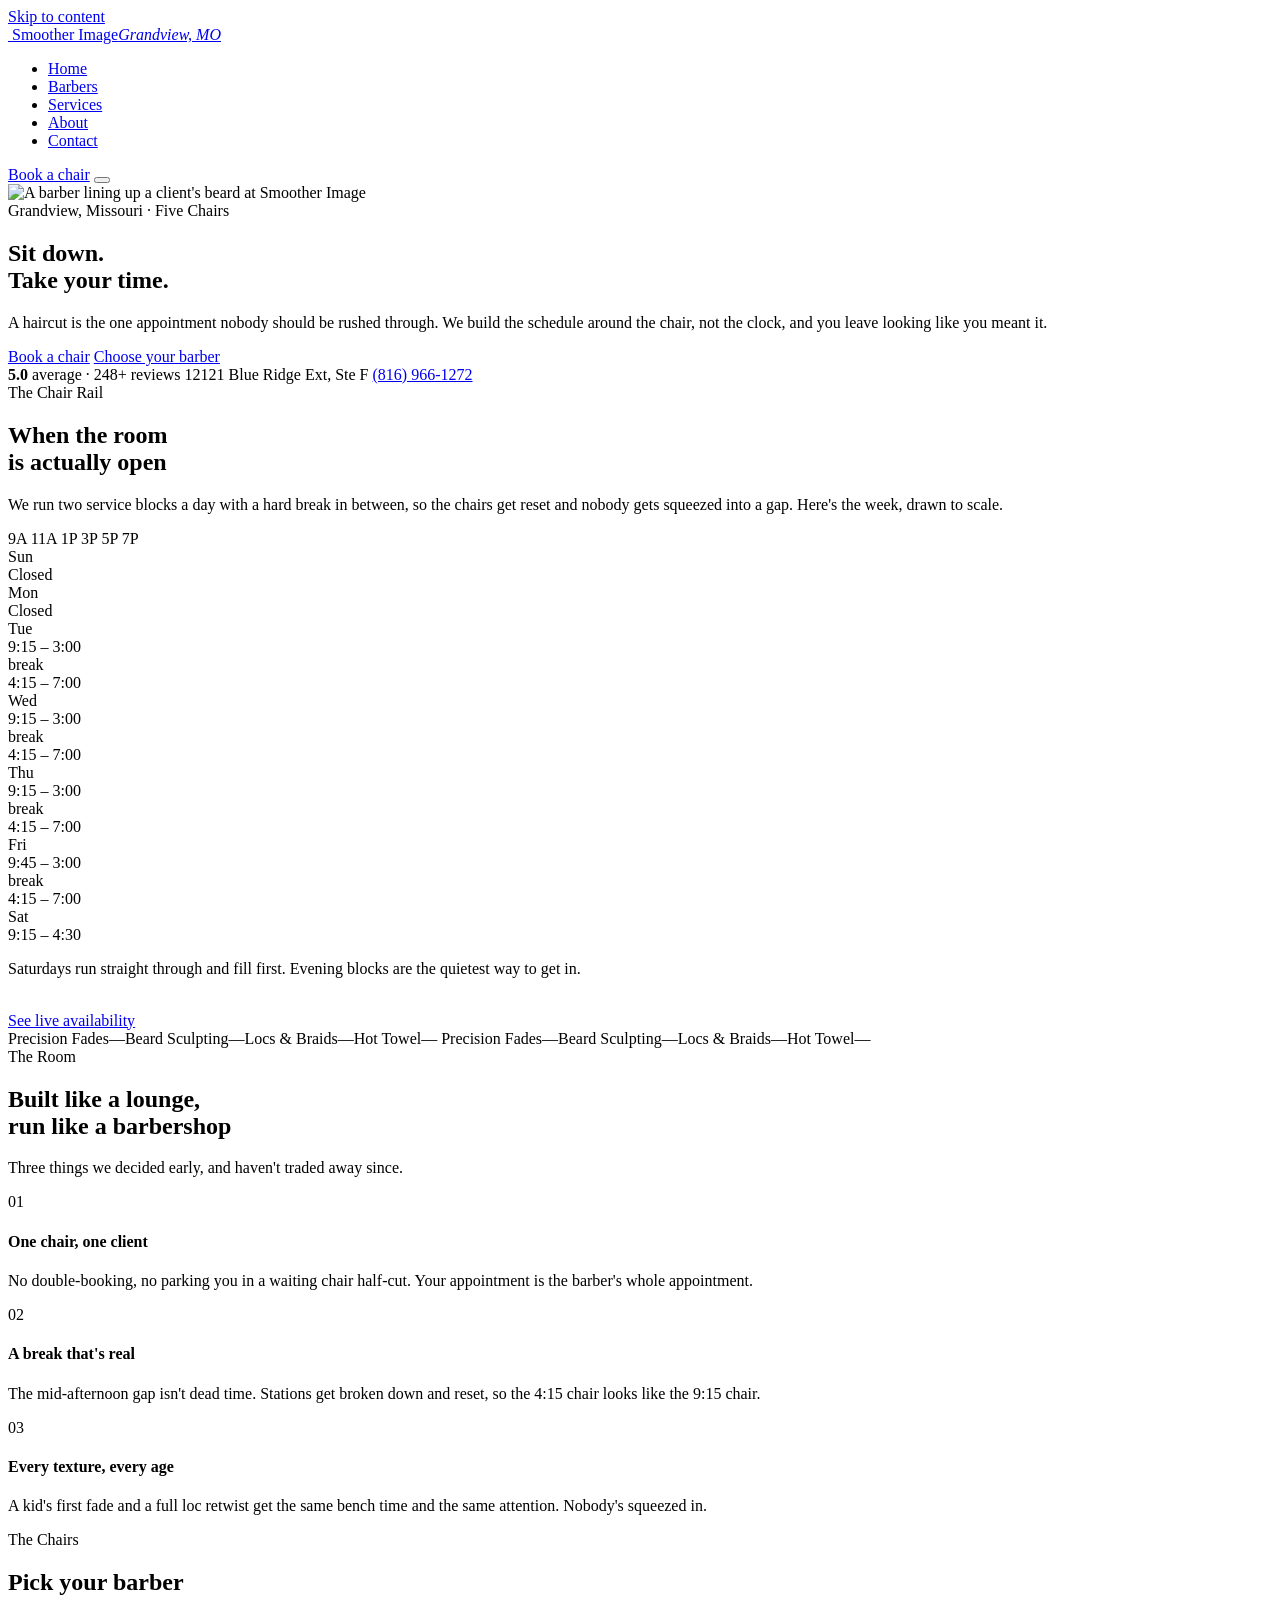
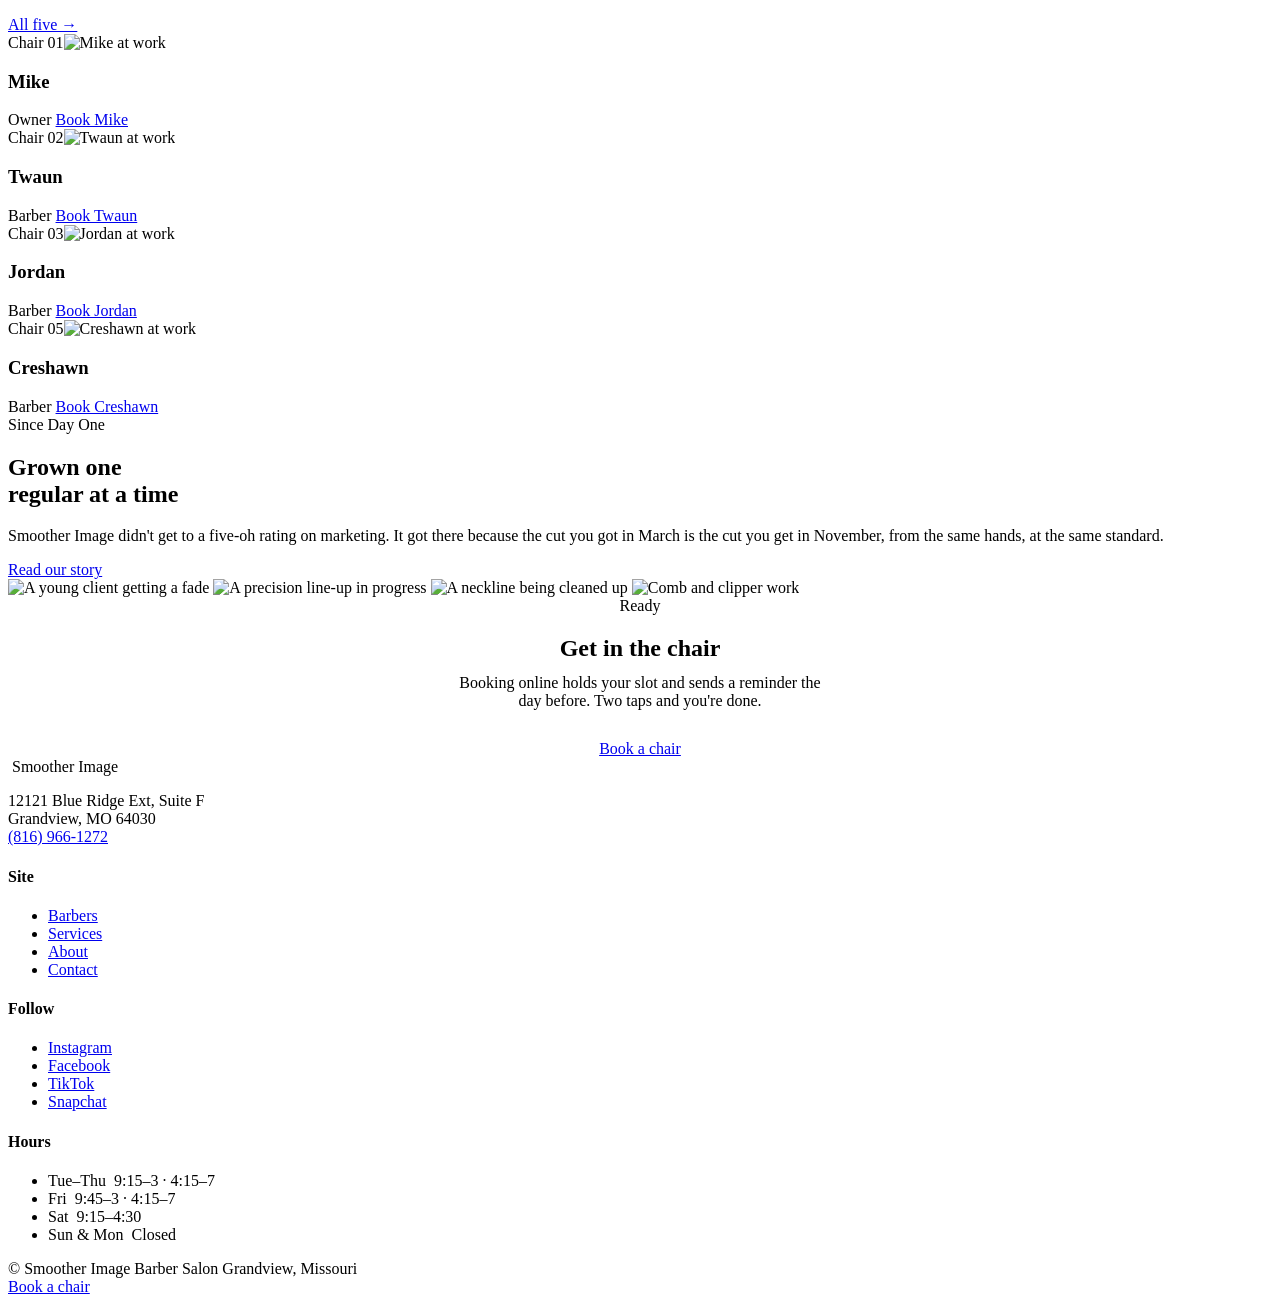
==== index.html @ 633aa793 "Add files via upload" ====
<!DOCTYPE html>
<html lang="en">
<head>
<meta charset="UTF-8">
<meta name="viewport" content="width=device-width, initial-scale=1">
<title>Smoother Image Barber Salon | Grandview, MO</title>
<meta name="description" content="A grooming lounge in Grandview, MO. Five chairs, precision cuts, and a room built to be unhurried. Book with Mike, Twaun, Jordan, Shenique, or Creshawn.">
<meta name="theme-color" content="#0A0A0B">
<link rel="canonical" href="https://example.github.io/smoother-image/">
<meta property="og:title" content="Smoother Image Barber Salon">
<meta property="og:description" content="A grooming lounge in Grandview, MO. Five chairs. No rushed cuts.">
<meta property="og:type" content="website">
<meta property="og:image" content="assets/img/shop-2.jpg">
<link rel="icon" type="image/png" sizes="32x32" href="assets/img/favicon-32.png">
<link rel="icon" type="image/png" sizes="16x16" href="assets/img/favicon-16.png">
<link rel="apple-touch-icon" href="assets/img/apple-touch-icon.png">
<link rel="manifest" href="site.webmanifest">
<link rel="preconnect" href="https://fonts.googleapis.com">
<link rel="preconnect" href="https://fonts.gstatic.com" crossorigin>
<link href="https://fonts.googleapis.com/css2?family=Archivo:wdth,wght@62..125,300..900&family=Instrument+Sans:wght@400;500;600;700&family=JetBrains+Mono:wght@400;700&display=swap" rel="stylesheet">
<link rel="stylesheet" href="assets/css/app.css">
</head>
<body>
<a class="skip" href="#main">Skip to content</a>

<header class="topbar">
  <div class="shell">
    <a class="mark" href="index.html">
      <img src="assets/img/icon-mark.png" alt="">
      <span class="mark-txt">Smoother Image<em>Grandview, MO</em></span>
    </a>
    <nav class="nav" aria-label="Main">
      <ul class="nav-links">
        <li><a href="index.html">Home</a></li>
        <li><a href="barbers.html">Barbers</a></li>
        <li><a href="services.html">Services</a></li>
        <li><a href="about.html">About</a></li>
        <li><a href="contact.html">Contact</a></li>
      </ul>
      <a class="btn btn--brass btn--sm" data-book="general" href="#">Book a chair</a>
      <button class="burger" aria-label="Menu" aria-expanded="false"><i></i><i></i><i></i></button>
    </nav>
  </div>
</header>
<div class="pole-rule"></div>

<main id="main">

<section class="hero">
  <div class="hero-bg"><img src="assets/img/shop-2.jpg" alt="A barber lining up a client's beard at Smoother Image"></div>
  <div class="shell">
    <span class="label rise">Grandview, Missouri &middot; Five Chairs</span>
    <h1 class="rise">Sit down.<br><span class="thin">Take your time.</span></h1>
    <p class="lede rise">A haircut is the one appointment nobody should be rushed through. We build the schedule around the chair, not the clock, and you leave looking like you meant it.</p>
    <div class="hero-actions rise">
      <a class="btn btn--brass" data-book="general" href="#">Book a chair</a>
      <a class="btn btn--line" href="barbers.html">Choose your barber</a>
    </div>
    <div class="hero-meta rise">
      <span><b>5.0</b> average &middot; 248+ reviews</span>
      <span>12121 Blue Ridge Ext, Ste F</span>
      <span><a href="tel:+18169661272">(816) 966-1272</a></span>
    </div>
  </div>
</section>

<section class="band band--panel">
  <div class="shell">
    <div class="rail-head reveal">
      <div>
        <span class="label">The Chair Rail</span>
        <h2>When the room<br>is actually open</h2>
      </div>
      <p class="muted">We run two service blocks a day with a hard break in between, so the chairs get reset and nobody gets squeezed into a gap. Here's the week, drawn to scale.</p>
    </div>

    <div class="rail">
      <div class="rail-scale">
        <div></div>
        <div class="rail-ticks">
          <span style="left:0%">9A</span>
          <span style="left:19.05%">11A</span>
          <span style="left:38.10%">1P</span>
          <span style="left:57.14%">3P</span>
          <span style="left:76.19%">5P</span>
          <span style="left:95.24%">7P</span>
        </div>
      </div>

      <div class="rail-row is-closed">
        <div class="rail-day">Sun</div>
        <div class="rail-track"><span class="rail-closed">Closed</span></div>
      </div>
      <div class="rail-row is-closed">
        <div class="rail-day">Mon</div>
        <div class="rail-track"><span class="rail-closed">Closed</span></div>
      </div>
      <div class="rail-row">
        <div class="rail-day">Tue</div>
        <div class="rail-track">
          <div class="rail-block" style="--start:2.38%;--w:54.76%">9:15 &ndash; 3:00</div>
          <span class="rail-gap" style="left:63.1%">break</span>
          <div class="rail-block" style="--start:69.05%;--w:26.19%">4:15 &ndash; 7:00</div>
        </div>
      </div>
      <div class="rail-row">
        <div class="rail-day">Wed</div>
        <div class="rail-track">
          <div class="rail-block" style="--start:2.38%;--w:54.76%">9:15 &ndash; 3:00</div>
          <span class="rail-gap" style="left:63.1%">break</span>
          <div class="rail-block" style="--start:69.05%;--w:26.19%">4:15 &ndash; 7:00</div>
        </div>
      </div>
      <div class="rail-row">
        <div class="rail-day">Thu</div>
        <div class="rail-track">
          <div class="rail-block" style="--start:2.38%;--w:54.76%">9:15 &ndash; 3:00</div>
          <span class="rail-gap" style="left:63.1%">break</span>
          <div class="rail-block" style="--start:69.05%;--w:26.19%">4:15 &ndash; 7:00</div>
        </div>
      </div>
      <div class="rail-row">
        <div class="rail-day">Fri</div>
        <div class="rail-track">
          <div class="rail-block" style="--start:7.14%;--w:50.00%">9:45 &ndash; 3:00</div>
          <span class="rail-gap" style="left:63.1%">break</span>
          <div class="rail-block" style="--start:69.05%;--w:26.19%">4:15 &ndash; 7:00</div>
        </div>
      </div>
      <div class="rail-row">
        <div class="rail-day">Sat</div>
        <div class="rail-track">
          <div class="rail-block" style="--start:2.38%;--w:69.05%">9:15 &ndash; 4:30</div>
        </div>
      </div>

      <p class="rail-note">Saturdays run straight through and fill first. Evening blocks are the quietest way to get in.</p>
    </div>

    <div style="margin-top:34px" class="reveal">
      <a class="btn btn--brass" data-book="general" href="#">See live availability</a>
    </div>
  </div>
</section>

<div class="marquee" aria-hidden="true">
  <div class="marquee-inner">
    <span>Precision Fades</span><span>&mdash;</span><span>Beard Sculpting</span><span>&mdash;</span><span>Locs &amp; Braids</span><span>&mdash;</span><span>Hot Towel</span><span>&mdash;</span>
    <span>Precision Fades</span><span>&mdash;</span><span>Beard Sculpting</span><span>&mdash;</span><span>Locs &amp; Braids</span><span>&mdash;</span><span>Hot Towel</span><span>&mdash;</span>
  </div>
</div>

<section class="band">
  <div class="shell">
    <div class="head reveal">
      <div>
        <span class="label">The Room</span>
        <h2>Built like a lounge,<br>run like a barbershop</h2>
      </div>
      <p class="muted">Three things we decided early, and haven't traded away since.</p>
    </div>
    <div class="cols cols-3 reveal">
      <div class="pillar">
        <span class="pnum">01</span>
        <h4>One chair, one client</h4>
        <p>No double-booking, no parking you in a waiting chair half-cut. Your appointment is the barber's whole appointment.</p>
      </div>
      <div class="pillar">
        <span class="pnum">02</span>
        <h4>A break that's real</h4>
        <p>The mid-afternoon gap isn't dead time. Stations get broken down and reset, so the 4:15 chair looks like the 9:15 chair.</p>
      </div>
      <div class="pillar">
        <span class="pnum">03</span>
        <h4>Every texture, every age</h4>
        <p>A kid's first fade and a full loc retwist get the same bench time and the same attention. Nobody's squeezed in.</p>
      </div>
    </div>
  </div>
</section>

<section class="band band--leather">
  <div class="shell">
    <div class="head reveal">
      <div>
        <span class="label">The Chairs</span>
        <h2>Pick your barber</h2>
      </div>
      <a class="btn btn--line btn--sm" href="barbers.html">All five &rarr;</a>
    </div>
    <div class="cols cols-4 reveal">
      <article class="chair">
        <div class="chair-img"><span class="chair-num">Chair 01</span><img src="assets/img/shop-1.jpg" alt="Mike at work"></div>
        <div class="chair-body">
          <h3 class="chair-name">Mike</h3>
          <span class="chair-role">Owner</span>
          <a class="btn btn--line btn--sm btn--full" data-book="mike" href="#">Book Mike</a>
        </div>
      </article>
      <article class="chair">
        <div class="chair-img"><span class="chair-num">Chair 02</span><img src="assets/img/shop-3.jpg" alt="Twaun at work"></div>
        <div class="chair-body">
          <h3 class="chair-name">Twaun</h3>
          <span class="chair-role">Barber</span>
          <a class="btn btn--line btn--sm btn--full" data-book="twaun" href="#">Book Twaun</a>
        </div>
      </article>
      <article class="chair">
        <div class="chair-img"><span class="chair-num">Chair 03</span><img src="assets/img/shop-4.jpg" alt="Jordan at work"></div>
        <div class="chair-body">
          <h3 class="chair-name">Jordan</h3>
          <span class="chair-role">Barber</span>
          <a class="btn btn--line btn--sm btn--full" data-book="jordan" href="#">Book Jordan</a>
        </div>
      </article>
      <article class="chair">
        <div class="chair-img"><span class="chair-num">Chair 05</span><img src="assets/img/shop-5.jpg" alt="Creshawn at work"></div>
        <div class="chair-body">
          <h3 class="chair-name">Creshawn</h3>
          <span class="chair-role">Barber</span>
          <a class="btn btn--line btn--sm btn--full" data-book="creshawn" href="#">Book Creshawn</a>
        </div>
      </article>
    </div>
  </div>
</section>

<section class="band band--bone">
  <div class="shell cols cols-split reveal">
    <div>
      <span class="label">Since Day One</span>
      <h2>Grown one<br>regular at a time</h2>
      <p>Smoother Image didn't get to a five-oh rating on marketing. It got there because the cut you got in March is the cut you get in November, from the same hands, at the same standard.</p>
      <a class="btn btn--dark" href="about.html">Read our story</a>
    </div>
    <div class="cols cols-2" style="gap:8px">
      <img src="assets/img/shop-4.jpg" alt="A young client getting a fade" style="aspect-ratio:1;object-fit:cover">
      <img src="assets/img/shop-1.jpg" alt="A precision line-up in progress" style="aspect-ratio:1;object-fit:cover">
      <img src="assets/img/shop-5.jpg" alt="A neckline being cleaned up" style="aspect-ratio:1;object-fit:cover">
      <img src="assets/img/shop-3.jpg" alt="Comb and clipper work" style="aspect-ratio:1;object-fit:cover">
    </div>
  </div>
</section>

<section class="band slim" style="background:var(--panel)">
  <div class="shell" style="text-align:center">
    <span class="label">Ready</span>
    <h2 style="margin-bottom:.5em">Get in the chair</h2>
    <p class="muted" style="max-width:46ch;margin:0 auto 30px">Booking online holds your slot and sends a reminder the day before. Two taps and you're done.</p>
    <a class="btn btn--brass" data-book="general" href="#">Book a chair</a>
  </div>
</section>

</main>

<footer class="foot">
  <div class="shell">
    <div class="foot-grid">
      <div>
        <div class="foot-mark">
          <img src="assets/img/icon-mark.png" alt="">
          <span class="mark-txt">Smoother Image</span>
        </div>
        <p class="foot-addr">12121 Blue Ridge Ext, Suite F<br>Grandview, MO 64030<br><a href="tel:+18169661272">(816) 966-1272</a></p>
      </div>
      <div>
        <h4>Site</h4>
        <ul>
          <li><a href="barbers.html">Barbers</a></li>
          <li><a href="services.html">Services</a></li>
          <li><a href="about.html">About</a></li>
          <li><a href="contact.html">Contact</a></li>
        </ul>
      </div>
      <div>
        <h4>Follow</h4>
        <ul>
          <li><a data-social="instagram" href="#">Instagram</a></li>
          <li><a data-social="facebook" href="#">Facebook</a></li>
          <li><a data-social="tiktok" href="#">TikTok</a></li>
          <li><a data-social="snapchat" href="#">Snapchat</a></li>
        </ul>
      </div>
      <div>
        <h4>Hours</h4>
        <ul>
          <li>Tue&ndash;Thu &nbsp;9:15&ndash;3 &middot; 4:15&ndash;7</li>
          <li>Fri &nbsp;9:45&ndash;3 &middot; 4:15&ndash;7</li>
          <li>Sat &nbsp;9:15&ndash;4:30</li>
          <li>Sun &amp; Mon &nbsp;Closed</li>
        </ul>
      </div>
    </div>
    <div class="foot-base">
      <span>&copy; <span data-year></span> Smoother Image Barber Salon</span>
      <span>Grandview, Missouri</span>
    </div>
  </div>
</footer>

<div class="dock"><a class="btn btn--brass btn--full" data-book="general" href="#">Book a chair</a></div>

<script src="assets/js/config.js"></script>
<script src="assets/js/app.js"></script>
</body>
</html>
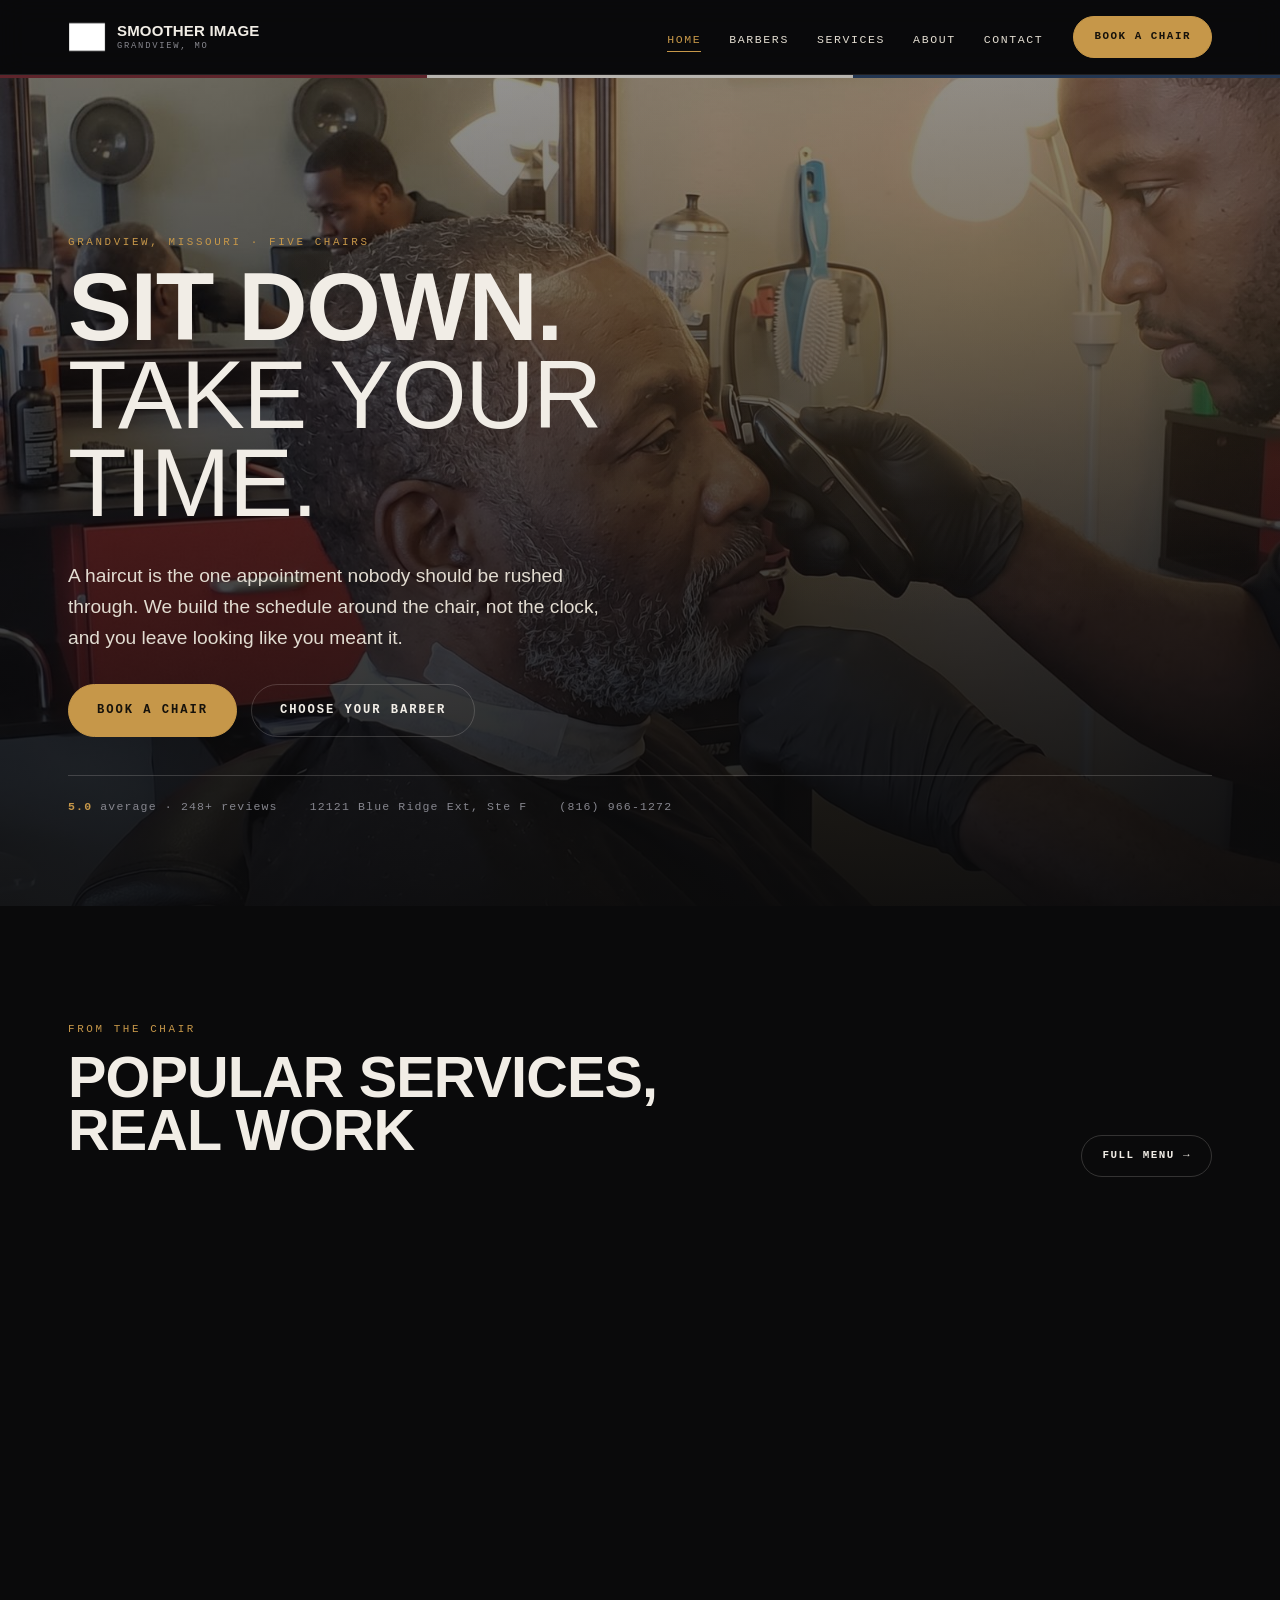
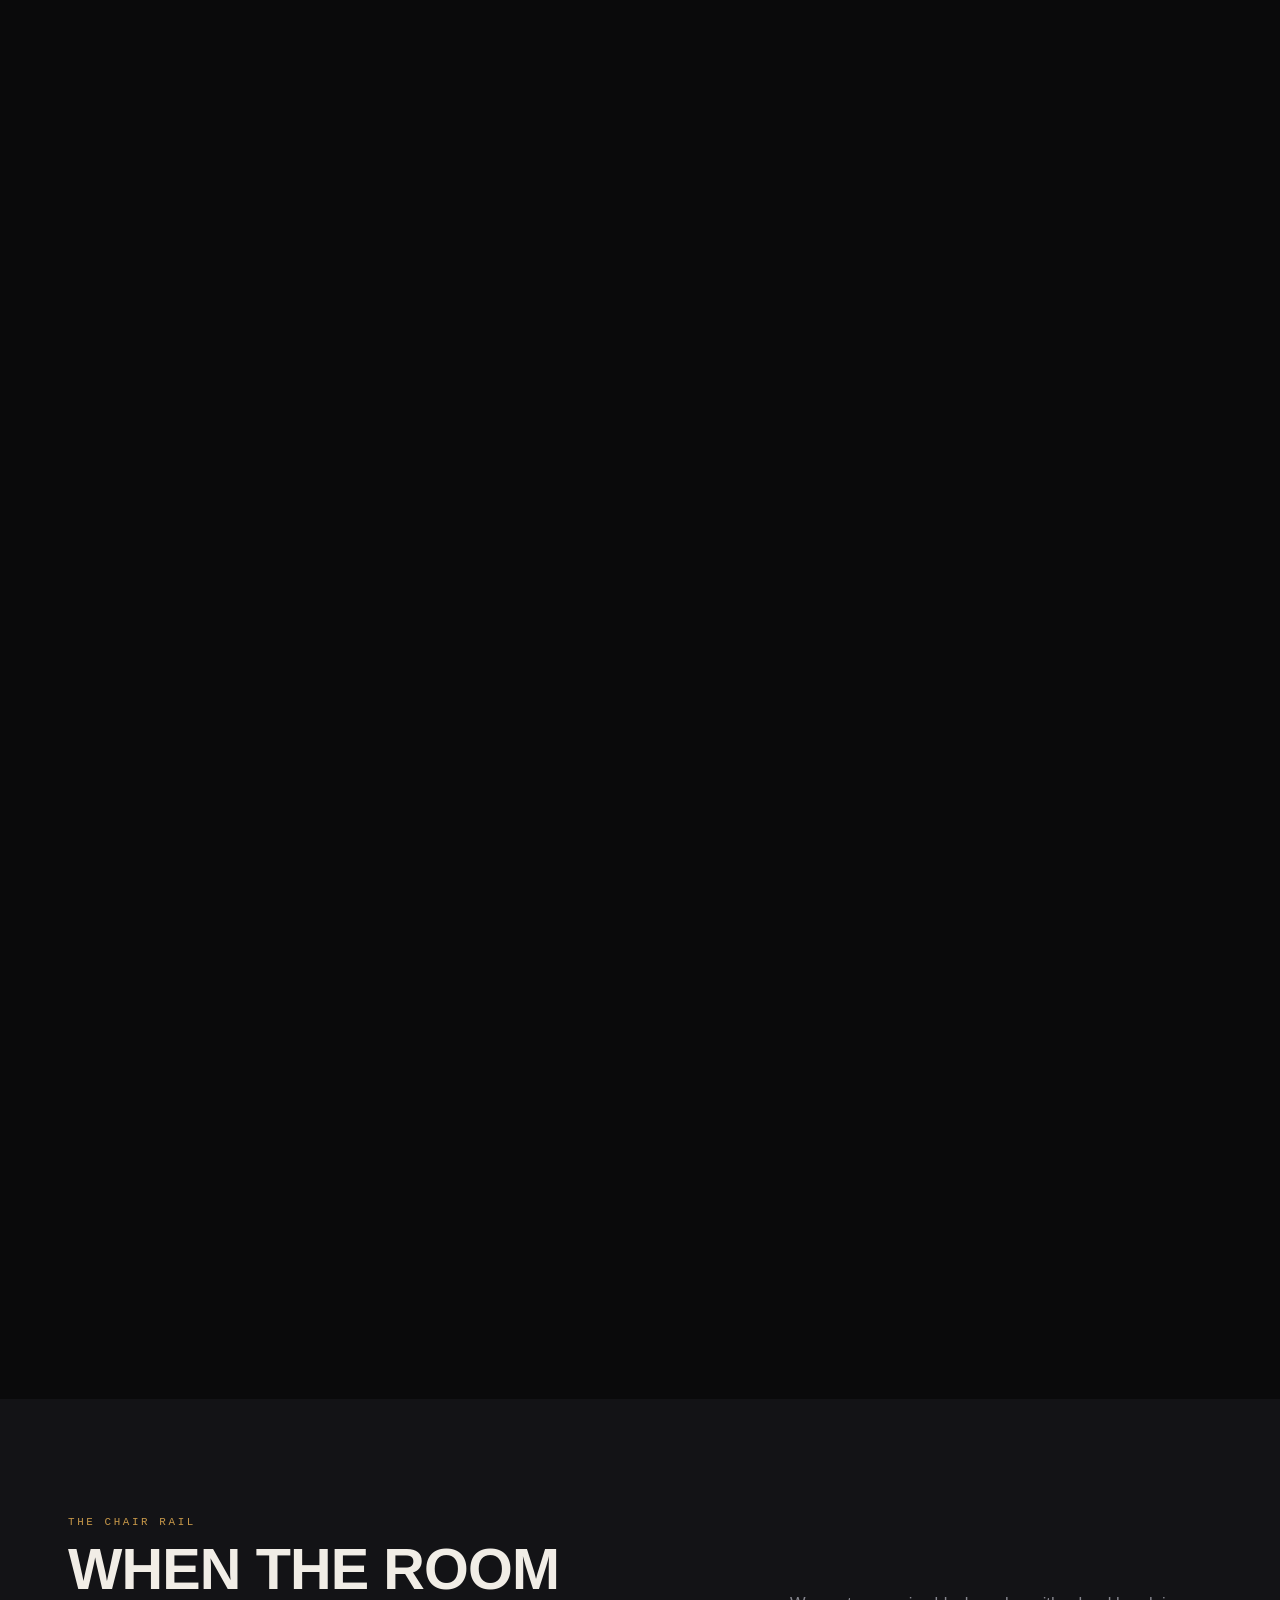
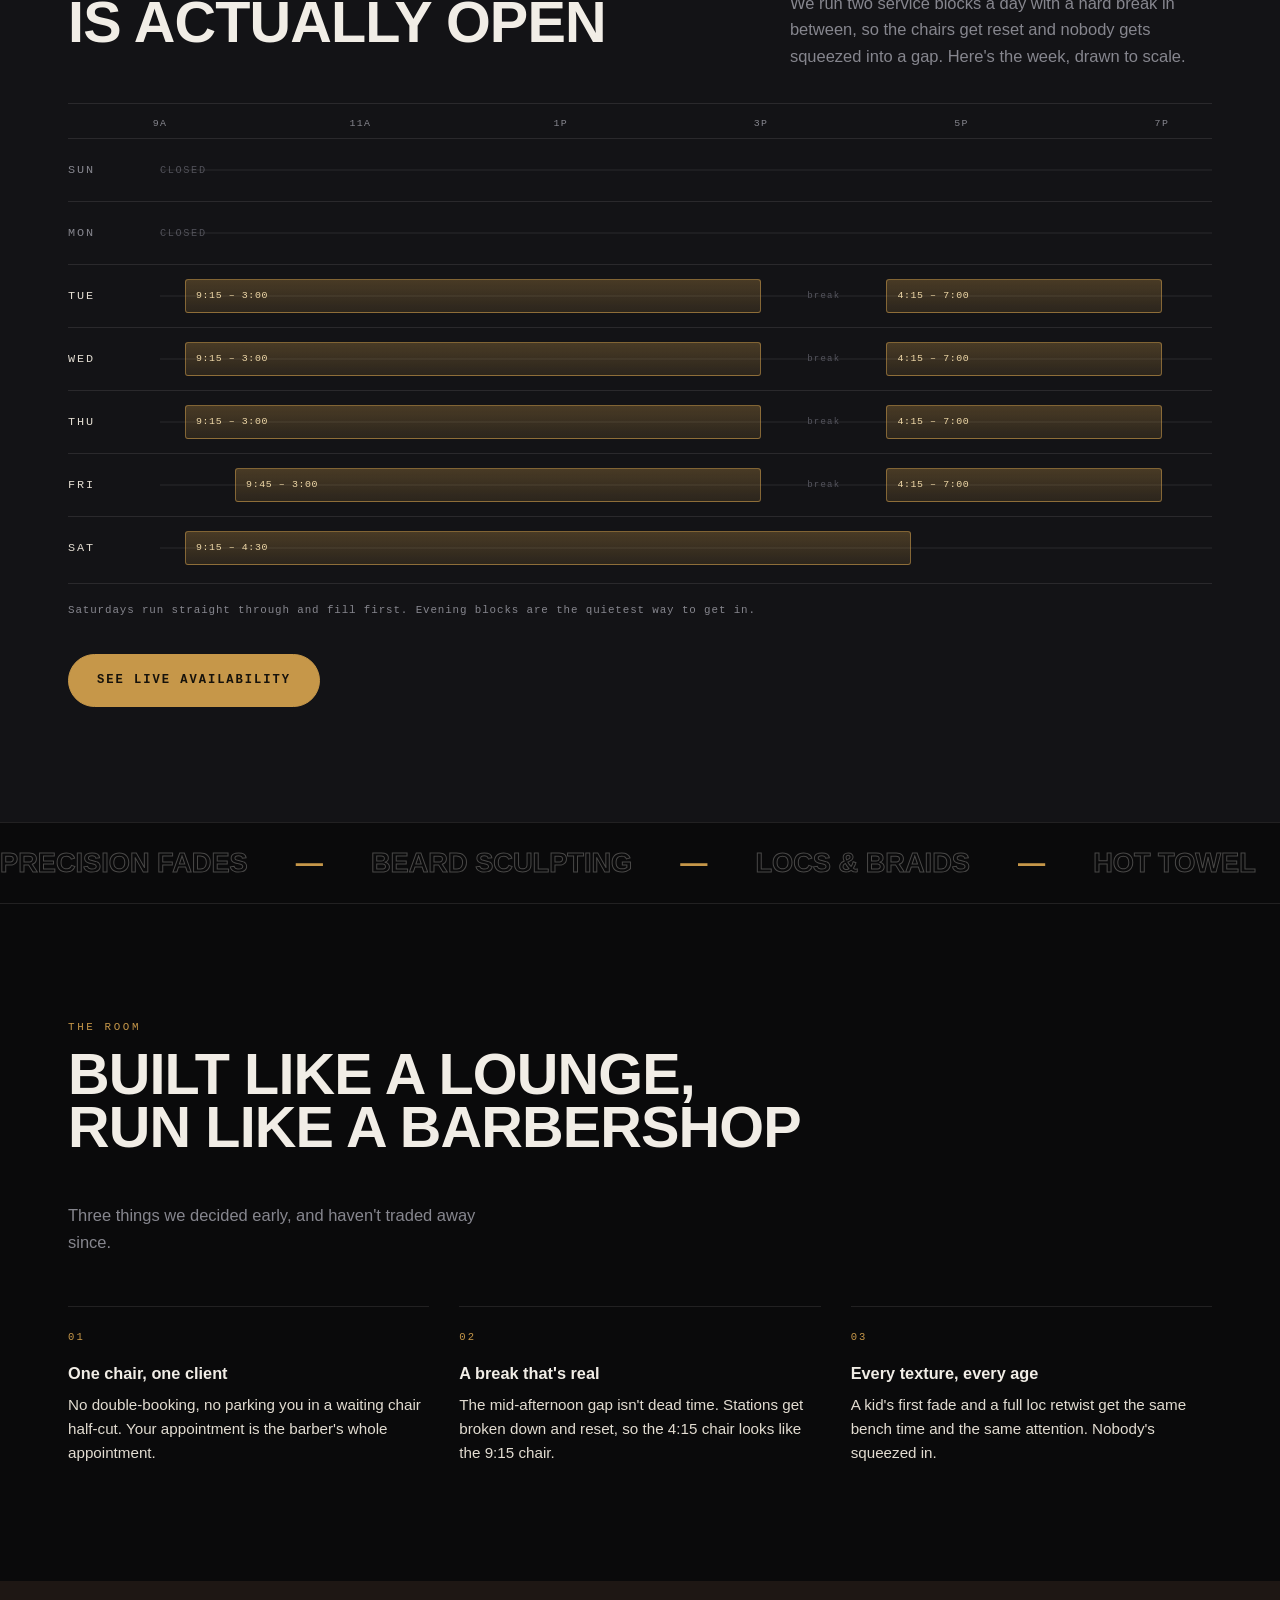
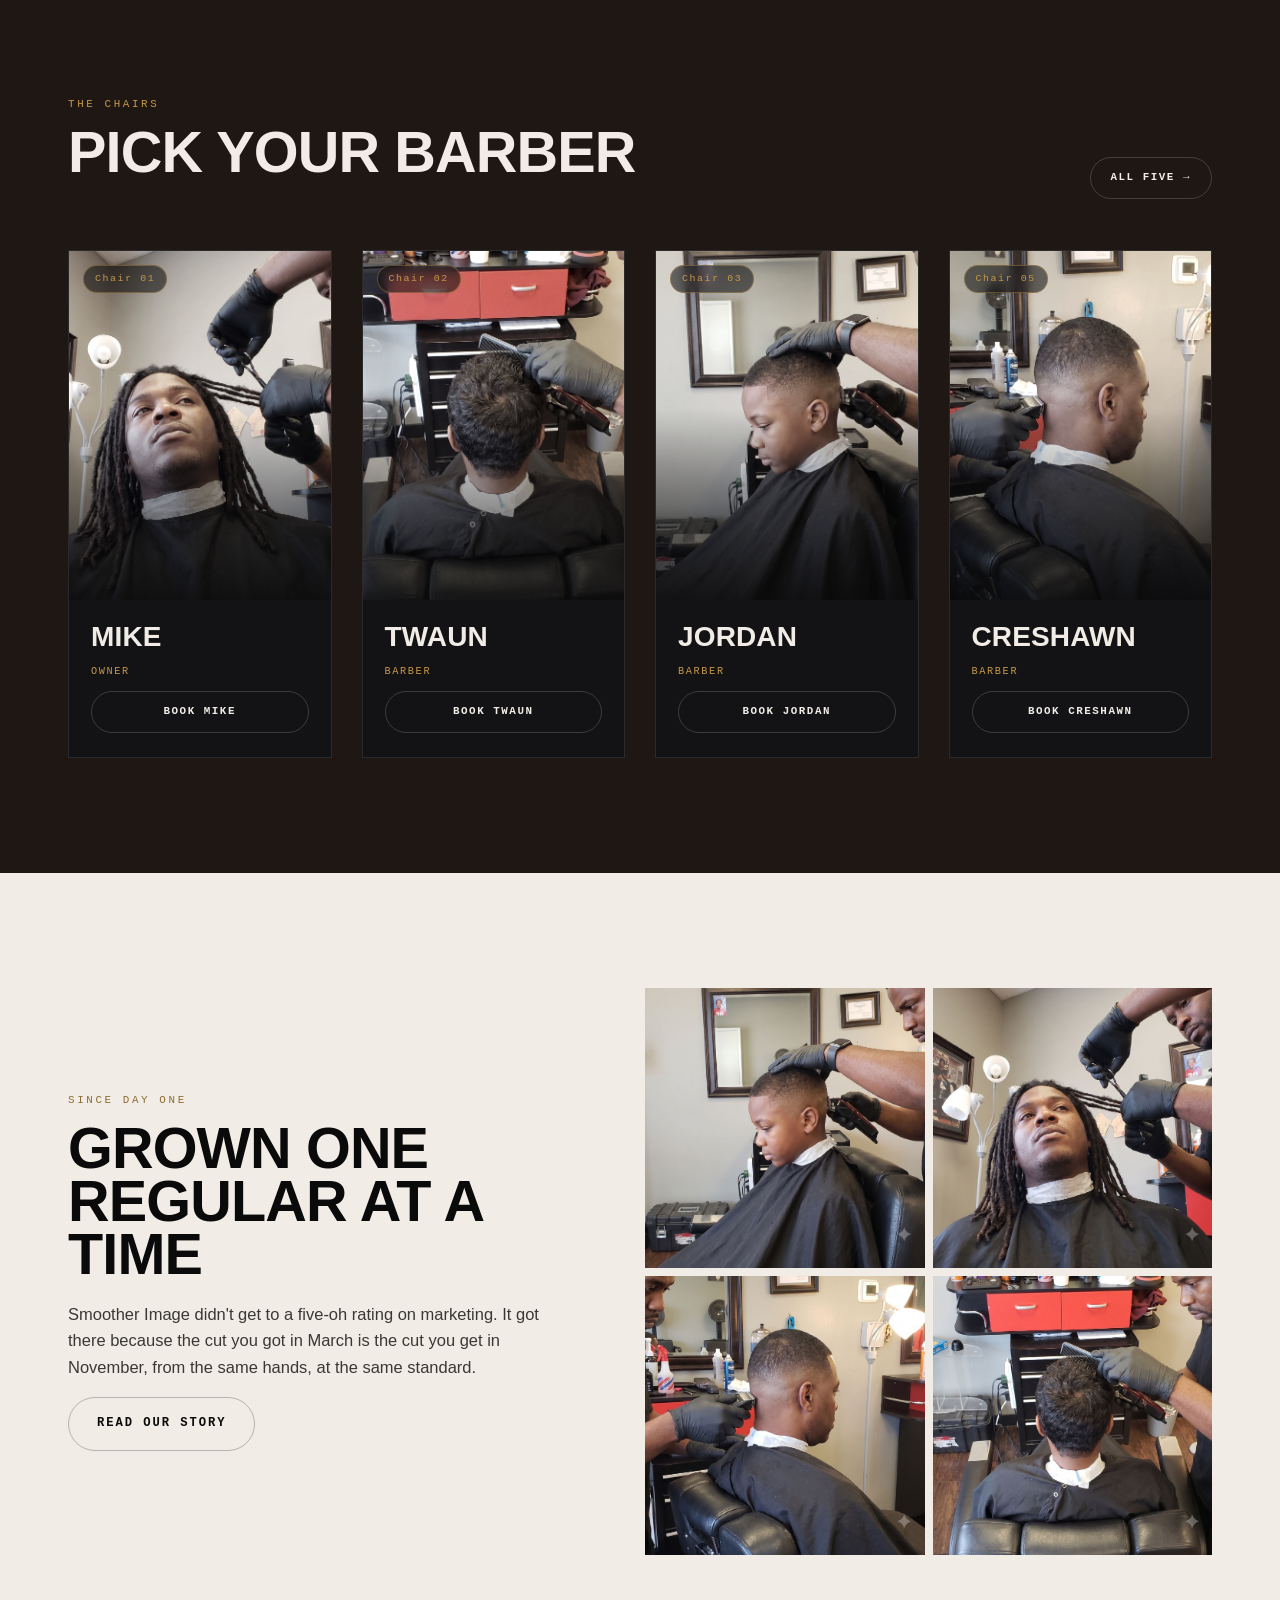
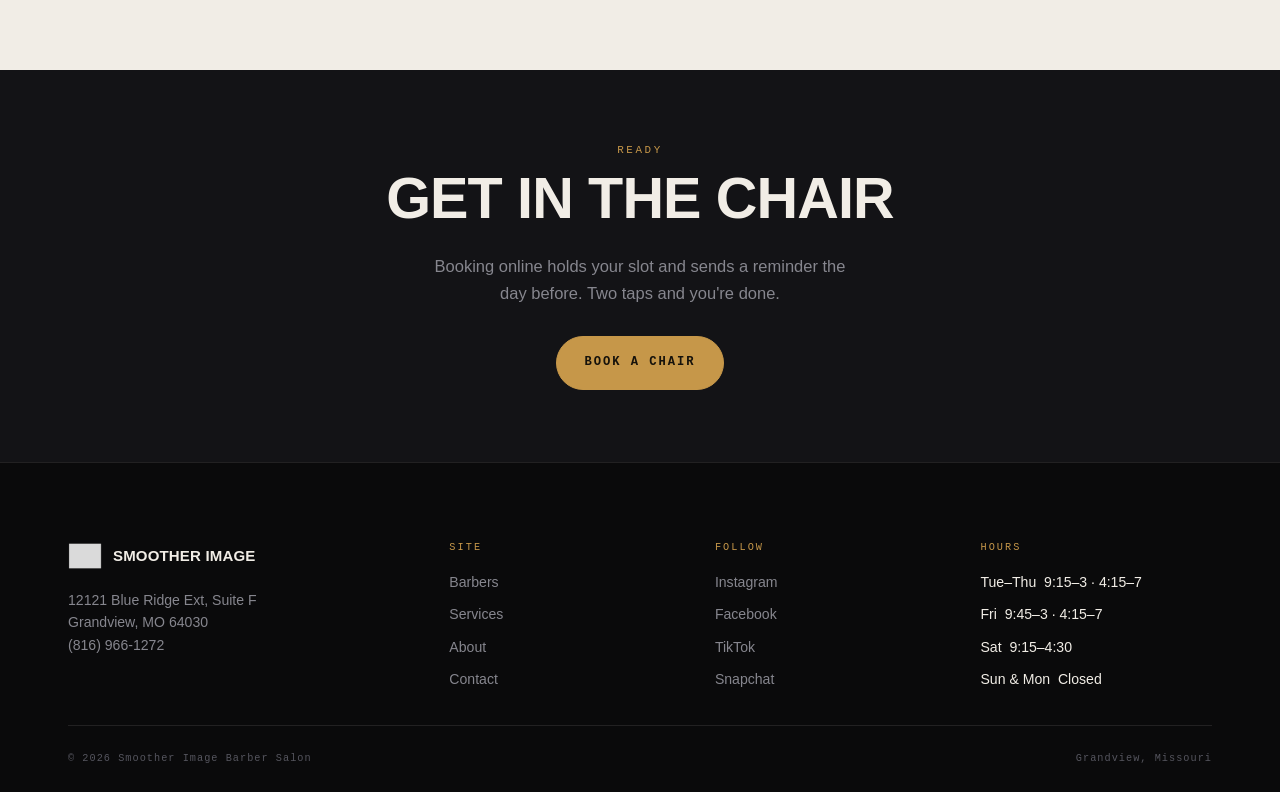
==== commit 82fded1a: "Add files via upload v2" ====
--- a/index.html
+++ b/index.html
@@ -10,7 +10,13 @@
 <meta property="og:title" content="Smoother Image Barber Salon">
 <meta property="og:description" content="A grooming lounge in Grandview, MO. Five chairs. No rushed cuts.">
 <meta property="og:type" content="website">
-<meta property="og:image" content="assets/img/shop-2.jpg">
+<meta property="og:image" content="assets/img/og-image.jpg">
+<meta property="og:image:width" content="1200">
+<meta property="og:image:height" content="630">
+<meta name="twitter:card" content="summary_large_image">
+<meta name="twitter:title" content="Smoother Image Barber Salon">
+<meta name="twitter:description" content="A grooming lounge in Grandview, MO. Five chairs. No rushed cuts.">
+<meta name="twitter:image" content="assets/img/og-image.jpg">
 <link rel="icon" type="image/png" sizes="32x32" href="assets/img/favicon-32.png">
 <link rel="icon" type="image/png" sizes="16x16" href="assets/img/favicon-16.png">
 <link rel="apple-touch-icon" href="assets/img/apple-touch-icon.png">
@@ -31,7 +37,7 @@
     </a>
     <nav class="nav" aria-label="Main">
       <ul class="nav-links">
-        <li><a href="index.html">Home</a></li>
+        <li><a href="index.html" class="is-current">Home</a></li>
         <li><a href="barbers.html">Barbers</a></li>
         <li><a href="services.html">Services</a></li>
         <li><a href="about.html">About</a></li>
@@ -47,7 +53,7 @@
 <main id="main">
 
 <section class="hero">
-  <div class="hero-bg"><img src="assets/img/shop-2.jpg" alt="A barber lining up a client's beard at Smoother Image"></div>
+  <div class="hero-bg"><img src="assets/img/shop-2.jpg" alt="A barber shaping a client's beard line at Smoother Image"></div>
   <div class="shell">
     <span class="label rise">Grandview, Missouri &middot; Five Chairs</span>
     <h1 class="rise">Sit down.<br><span class="thin">Take your time.</span></h1>
@@ -61,6 +67,93 @@
       <span>12121 Blue Ridge Ext, Ste F</span>
       <span><a href="tel:+18169661272">(816) 966-1272</a></span>
     </div>
+  </div>
+</section>
+
+<section class="band">
+  <div class="shell">
+    <div class="head reveal">
+      <div>
+        <span class="label">From The Chair</span>
+        <h2>Popular services,<br>real work</h2>
+      </div>
+      <a class="btn btn--line btn--sm" href="services.html">Full menu &rarr;</a>
+    </div>
+
+    <div class="carousel reveal" data-carousel>
+
+      <div class="carousel-slide is-active">
+        <img class="carousel-photo" src="assets/img/shop-1.jpg" alt="A barber trimming a client's twists with shears">
+        <div class="carousel-scrim"></div>
+        <span class="carousel-tag">No. 01</span>
+        <div class="carousel-content">
+          <div class="carousel-service">
+            <span class="carousel-eyebrow">Loc &amp; Braid Maintenance</span>
+            <h3 class="carousel-title">Retwist, palm roll,<br>or braid touch-up</h3>
+          </div>
+          <div class="carousel-info">
+            <strong>$35 &middot; 45 min</strong>
+            12121 Blue Ridge Ext, Ste F<br>
+            Grandview, MO &middot; (816) 966-1272
+          </div>
+        </div>
+      </div>
+
+      <div class="carousel-slide">
+        <img class="carousel-photo" src="assets/img/shop-2.jpg" alt="A barber shaping a client's beard line">
+        <div class="carousel-scrim"></div>
+        <span class="carousel-tag">No. 02</span>
+        <div class="carousel-content">
+          <div class="carousel-service">
+            <span class="carousel-eyebrow">Beard Trim &amp; Shape</span>
+            <h3 class="carousel-title">Clean the edges,<br>define the shape</h3>
+          </div>
+          <div class="carousel-info">
+            <strong>$20 &middot; 25 min</strong>
+            12121 Blue Ridge Ext, Ste F<br>
+            Grandview, MO &middot; (816) 966-1272
+          </div>
+        </div>
+      </div>
+
+      <div class="carousel-slide">
+        <img class="carousel-photo" src="assets/img/shop-5.jpg" alt="A precision fade being cut at the back of a client's head">
+        <div class="carousel-scrim"></div>
+        <span class="carousel-tag">No. 03</span>
+        <div class="carousel-content">
+          <div class="carousel-service">
+            <span class="carousel-eyebrow">Skin Fade / Design</span>
+            <h3 class="carousel-title">Precision fade,<br>optional design work</h3>
+          </div>
+          <div class="carousel-info">
+            <strong>$35 &middot; 45 min</strong>
+            12121 Blue Ridge Ext, Ste F<br>
+            Grandview, MO &middot; (816) 966-1272
+          </div>
+        </div>
+      </div>
+
+      <div class="carousel-slide">
+        <img class="carousel-photo" src="assets/img/shop-3.jpg" alt="A comb and clipper being used on a client's haircut">
+        <div class="carousel-scrim"></div>
+        <span class="carousel-tag">No. 04</span>
+        <div class="carousel-content">
+          <div class="carousel-service">
+            <span class="carousel-eyebrow">Signature Haircut</span>
+            <h3 class="carousel-title">Fade, taper, or classic<br>cut to how you wear it</h3>
+          </div>
+          <div class="carousel-info">
+            <strong>$30 &middot; 30 min</strong>
+            12121 Blue Ridge Ext, Ste F<br>
+            Grandview, MO &middot; (816) 966-1272
+          </div>
+        </div>
+      </div>
+
+      <button class="carousel-arrow carousel-arrow--prev" data-carousel-prev aria-label="Previous slide">&#8249;</button>
+      <button class="carousel-arrow carousel-arrow--next" data-carousel-next aria-label="Next slide">&#8250;</button>
+    </div>
+    <div class="carousel-dots" data-carousel-dots></div>
   </div>
 </section>
 
--- a/assets/css/app.css
+++ b/assets/css/app.css
@@ -0,0 +1,522 @@
+/* ==========================================================================
+   SMOOTHER IMAGE — "AFTER HOURS" DESIGN SYSTEM
+   --------------------------------------------------------------------------
+   Direction: the shop as a grooming lounge, not a transactional chore.
+   Palette is drawn from lounge materials — brass fixtures, whiskey, oxblood
+   leather, smoked glass — rather than the primary red/white/blue of a
+   traditional pole. The pole colors survive only as a single hairline accent.
+
+   Signature element: THE CHAIR RAIL — the shop's real double-shift schedule
+   (9:15-3:00, break, 4:15-7:00) rendered as a week-long time graph. It is
+   structurally true to this specific business and doubles as the booking UI.
+   ========================================================================== */
+
+:root {
+  /* surfaces */
+  --void:      #0A0A0B;
+  --panel:     #131316;
+  --panel-2:   #1A1A1E;
+  --leather:   #1E1714;
+  --bone:      #F1EDE6;
+  --bone-dim:  #E2DCD1;
+
+  /* accents */
+  --brass:     #C69749;
+  --brass-lo:  #8E6B31;
+  --oxblood:   #7A2D36;
+  --smoke:     #86868E;
+  --hairline:  rgba(241, 237, 230, 0.10);
+  --hairline-2:rgba(241, 237, 230, 0.18);
+
+  /* type */
+  --display: "Archivo", "Helvetica Neue", Arial, sans-serif;
+  --body:    "Instrument Sans", "Helvetica Neue", Arial, sans-serif;
+  --mono:    "JetBrains Mono", "SFMono-Regular", Consolas, monospace;
+
+  --shell: 1240px;
+  --gutter: clamp(20px, 4vw, 48px);
+}
+
+* { box-sizing: border-box; }
+html { scroll-behavior: smooth; -webkit-text-size-adjust: 100%; }
+
+body {
+  margin: 0;
+  background: var(--void);
+  color: var(--bone);
+  font-family: var(--body);
+  font-size: 16.5px;
+  line-height: 1.6;
+  -webkit-font-smoothing: antialiased;
+  overflow-x: hidden;
+}
+
+img { max-width: 100%; display: block; }
+a { color: inherit; text-decoration: none; }
+
+/* ---------- Type scale ---------- */
+.display, h1, h2 {
+  font-family: var(--display);
+  font-variation-settings: "wdth" 118;
+  font-weight: 800;
+  text-transform: uppercase;
+  line-height: 0.92;
+  letter-spacing: -0.015em;
+  margin: 0 0 0.35em;
+}
+h1 { font-size: clamp(2.9rem, 7.5vw, 6.5rem); }
+h2 { font-size: clamp(2rem, 4.6vw, 3.6rem); }
+
+h3 {
+  font-family: var(--display);
+  font-variation-settings: "wdth" 108;
+  font-weight: 700;
+  text-transform: uppercase;
+  letter-spacing: 0.005em;
+  line-height: 1.05;
+  font-size: clamp(1.15rem, 2vw, 1.5rem);
+  margin: 0 0 0.4em;
+}
+
+h4 {
+  font-family: var(--body);
+  font-weight: 600;
+  font-size: 1.02rem;
+  margin: 0 0 0.4em;
+}
+
+p { margin: 0 0 1.05em; color: var(--bone-dim); }
+p.muted { color: var(--smoke); }
+
+.label {
+  font-family: var(--mono);
+  font-size: 0.68rem;
+  letter-spacing: 0.24em;
+  text-transform: uppercase;
+  color: var(--brass);
+  display: block;
+  margin-bottom: 1.1em;
+}
+.label.dim { color: var(--smoke); }
+
+.lede {
+  font-size: clamp(1.02rem, 1.5vw, 1.2rem);
+  color: var(--bone-dim);
+  max-width: 52ch;
+}
+
+/* ---------- Shell ---------- */
+.shell { max-width: var(--shell); margin: 0 auto; padding-inline: var(--gutter); }
+.band { padding: clamp(64px, 9vw, 120px) 0; }
+.band.slim { padding: clamp(44px, 6vw, 72px) 0; }
+.band--panel { background: var(--panel); }
+.band--leather { background: var(--leather); }
+.band--bone { background: var(--bone); color: var(--void); }
+.band--bone p { color: #3A3833; }
+.band--bone .label { color: var(--brass-lo); }
+.band--bone .label.dim { color: #6E6A62; }
+
+.rule { height: 1px; background: var(--hairline); border: 0; margin: 0; }
+
+/* the only surviving pole reference: a 3px tricolor hairline */
+.pole-rule {
+  height: 3px;
+  background: linear-gradient(90deg,
+    var(--oxblood) 0 33.33%,
+    var(--bone) 33.33% 66.66%,
+    #2B4468 66.66% 100%);
+  opacity: 0.75;
+}
+
+/* ---------- Buttons ---------- */
+.btn {
+  --btn-bg: transparent;
+  --btn-fg: var(--bone);
+  --btn-br: var(--hairline-2);
+  position: relative;
+  display: inline-flex;
+  align-items: center;
+  justify-content: center;
+  gap: 12px;
+  font-family: var(--mono);
+  font-weight: 700;
+  font-size: 0.76rem;
+  letter-spacing: 0.16em;
+  text-transform: uppercase;
+  padding: 16px 28px;
+  border: 1px solid var(--btn-br);
+  background: var(--btn-bg);
+  color: var(--btn-fg);
+  border-radius: 999px;
+  cursor: pointer;
+  transition: background .28s cubic-bezier(.2,.7,.3,1),
+              color .28s cubic-bezier(.2,.7,.3,1),
+              border-color .28s ease,
+              transform .18s ease;
+  white-space: nowrap;
+}
+.btn:active { transform: translateY(1px); }
+
+.btn--brass {
+  --btn-bg: var(--brass);
+  --btn-fg: #16120B;
+  --btn-br: var(--brass);
+}
+.btn--brass:hover { --btn-bg: #E0AF5E; --btn-br: #E0AF5E; }
+
+.btn--line:hover { --btn-bg: var(--bone); --btn-fg: var(--void); --btn-br: var(--bone); }
+
+.btn--dark { --btn-fg: var(--void); --btn-br: rgba(10,10,11,.25); }
+.btn--dark:hover { --btn-bg: var(--void); --btn-fg: var(--bone); --btn-br: var(--void); }
+
+.btn--sm { padding: 11px 20px; font-size: 0.68rem; letter-spacing: 0.14em; }
+.btn--full { width: 100%; }
+
+/* ---------- Header ---------- */
+.topbar {
+  position: sticky; top: 0; z-index: 200;
+  background: rgba(10,10,11,0.82);
+  backdrop-filter: saturate(150%) blur(14px);
+  -webkit-backdrop-filter: saturate(150%) blur(14px);
+  border-bottom: 1px solid var(--hairline);
+}
+.topbar .shell {
+  display: flex; align-items: center; justify-content: space-between;
+  gap: 24px; height: 74px;
+}
+.mark { display: flex; align-items: center; gap: 11px; flex-shrink: 0; }
+.mark img { height: 38px; width: auto; filter: brightness(0) invert(1); }
+.mark-txt {
+  font-family: var(--display);
+  font-variation-settings: "wdth" 112;
+  font-weight: 800; text-transform: uppercase;
+  font-size: 0.94rem; letter-spacing: 0.01em; line-height: 1;
+}
+.mark-txt em {
+  display: block; font-style: normal;
+  font-family: var(--mono); font-weight: 400;
+  font-size: 0.55rem; letter-spacing: 0.2em;
+  color: var(--smoke); margin-top: 4px;
+}
+
+.nav { display: flex; align-items: center; gap: 30px; }
+.nav-links { display: flex; list-style: none; gap: 28px; margin: 0; padding: 0; }
+.nav-links a {
+  font-family: var(--mono); font-size: 0.72rem;
+  letter-spacing: 0.14em; text-transform: uppercase;
+  color: var(--bone-dim); position: relative; padding: 6px 0;
+  transition: color .2s ease;
+}
+.nav-links a::after {
+  content: ""; position: absolute; left: 0; bottom: 0;
+  height: 1px; width: 0; background: var(--brass);
+  transition: width .28s cubic-bezier(.2,.7,.3,1);
+}
+.nav-links a:hover { color: var(--bone); }
+.nav-links a:hover::after, .nav-links a.is-current::after { width: 100%; }
+.nav-links a.is-current { color: var(--brass); }
+
+.burger {
+  display: none; width: 42px; height: 42px;
+  border: 1px solid var(--hairline-2); border-radius: 999px;
+  background: none; cursor: pointer; padding: 0;
+  align-items: center; justify-content: center; flex-direction: column; gap: 4px;
+}
+.burger i { display: block; width: 15px; height: 1.5px; background: var(--bone); }
+
+/* ---------- Hero ---------- */
+.hero { position: relative; min-height: min(92vh, 860px); display: flex; align-items: flex-end; }
+.hero-bg { position: absolute; inset: 0; overflow: hidden; }
+.hero-bg img { width: 100%; height: 100%; object-fit: cover; object-position: 62% 35%; }
+.hero-bg::after {
+  content: ""; position: absolute; inset: 0;
+  background:
+    radial-gradient(90% 70% at 78% 22%, rgba(198,151,73,0.20), transparent 62%),
+    linear-gradient(175deg, rgba(10,10,11,.42) 0%, rgba(10,10,11,.72) 48%, rgba(10,10,11,.97) 100%);
+}
+.hero .shell { position: relative; z-index: 2; padding-bottom: clamp(48px, 7vw, 90px); width: 100%; }
+.hero h1 { max-width: 13ch; }
+.hero h1 .thin { font-weight: 300; font-variation-settings: "wdth" 122; }
+.hero-actions { display: flex; gap: 14px; flex-wrap: wrap; margin-top: 30px; }
+
+.hero-meta {
+  display: flex; flex-wrap: wrap; gap: 10px 32px;
+  margin-top: 38px; padding-top: 22px;
+  border-top: 1px solid var(--hairline-2);
+  font-family: var(--mono); font-size: 0.72rem;
+  letter-spacing: 0.1em; color: var(--smoke);
+}
+.hero-meta b { color: var(--brass); font-weight: 700; }
+
+/* entrance */
+.rise { opacity: 0; transform: translateY(22px); }
+.is-lit .rise { opacity: 1; transform: none; transition: opacity .8s ease, transform .8s cubic-bezier(.2,.7,.3,1); }
+.is-lit .rise:nth-child(2) { transition-delay: .08s; }
+.is-lit .rise:nth-child(3) { transition-delay: .16s; }
+.is-lit .rise:nth-child(4) { transition-delay: .24s; }
+.is-lit .rise:nth-child(5) { transition-delay: .32s; }
+
+/* ---------- THE CHAIR RAIL (signature) ---------- */
+.rail-head {
+  display: flex; justify-content: space-between; align-items: flex-end;
+  gap: 28px; flex-wrap: wrap; margin-bottom: 34px;
+}
+.rail-head p { margin: 0; max-width: 46ch; }
+
+.rail { border-top: 1px solid var(--hairline); }
+.rail-scale {
+  display: grid; grid-template-columns: 92px 1fr;
+  font-family: var(--mono); font-size: 0.62rem;
+  letter-spacing: 0.14em; color: var(--smoke);
+  padding: 12px 0 10px;
+}
+.rail-ticks { position: relative; height: 12px; }
+.rail-ticks span { position: absolute; transform: translateX(-50%); white-space: nowrap; }
+
+.rail-row {
+  display: grid; grid-template-columns: 92px 1fr;
+  align-items: center; gap: 0;
+  border-top: 1px solid var(--hairline);
+  padding: 14px 0;
+}
+.rail-day {
+  font-family: var(--mono); font-size: 0.74rem;
+  letter-spacing: 0.16em; text-transform: uppercase;
+  color: var(--bone-dim);
+}
+.rail-track { position: relative; height: 34px; }
+.rail-track::before {
+  content: ""; position: absolute; left: 0; right: 0; top: 50%;
+  height: 1px; background: var(--hairline); transform: translateY(-50%);
+}
+.rail-block {
+  position: absolute; top: 0; height: 34px;
+  left: var(--start); width: 0;
+  background: linear-gradient(180deg, rgba(198,151,73,.30), rgba(198,151,73,.14));
+  border: 1px solid rgba(198,151,73,.55);
+  border-radius: 3px;
+  display: flex; align-items: center; padding-inline: 10px;
+  font-family: var(--mono); font-size: 0.62rem;
+  letter-spacing: 0.06em; color: #F0D9A8;
+  overflow: hidden; white-space: nowrap;
+  transition: width .9s cubic-bezier(.2,.7,.3,1), background .25s ease;
+}
+.rail.is-drawn .rail-block { width: var(--w); }
+.rail-row:hover .rail-block { background: linear-gradient(180deg, rgba(198,151,73,.48), rgba(198,151,73,.22)); }
+.rail-row.is-closed .rail-day { color: var(--smoke); }
+.rail-closed {
+  font-family: var(--mono); font-size: 0.64rem;
+  letter-spacing: 0.16em; text-transform: uppercase;
+  color: #4E4E56; line-height: 34px;
+}
+.rail-gap {
+  position: absolute; top: 50%; transform: translate(-50%,-50%);
+  font-family: var(--mono); font-size: 0.56rem;
+  letter-spacing: 0.14em; color: #55555E; white-space: nowrap;
+}
+.rail-note {
+  font-family: var(--mono); font-size: 0.68rem;
+  letter-spacing: 0.08em; color: var(--smoke);
+  border-top: 1px solid var(--hairline); padding-top: 18px; margin-top: 4px;
+}
+
+/* ---------- Generic grids ---------- */
+.cols { display: grid; gap: clamp(20px, 2.4vw, 30px); }
+.cols-2 { grid-template-columns: repeat(2, 1fr); }
+.cols-3 { grid-template-columns: repeat(3, 1fr); }
+.cols-4 { grid-template-columns: repeat(4, 1fr); }
+.cols-split { grid-template-columns: 0.95fr 1.05fr; gap: clamp(32px, 5vw, 72px); align-items: center; }
+
+.head {
+  display: flex; justify-content: space-between; align-items: flex-end;
+  gap: 28px; flex-wrap: wrap; margin-bottom: clamp(32px, 4vw, 52px);
+}
+.head p { margin: 0; max-width: 48ch; }
+
+/* ---------- Pillar (experience) ---------- */
+.pillar {
+  border-top: 1px solid var(--hairline);
+  padding-top: 22px;
+}
+.pillar .pnum {
+  font-family: var(--mono); font-size: 0.66rem;
+  letter-spacing: 0.2em; color: var(--brass); display: block; margin-bottom: 14px;
+}
+.pillar p { font-size: 0.95rem; margin: 0; }
+
+/* ---------- Barber cards ---------- */
+.chair {
+  position: relative; overflow: hidden;
+  background: var(--panel); border: 1px solid var(--hairline);
+  display: flex; flex-direction: column;
+}
+.chair-img { position: relative; aspect-ratio: 3/4; overflow: hidden; background: var(--panel-2); }
+.chair-img img { width: 100%; height: 100%; object-fit: cover; transition: transform .7s cubic-bezier(.2,.7,.3,1), filter .5s ease; filter: grayscale(0.35) contrast(1.05); }
+.chair:hover .chair-img img { transform: scale(1.05); filter: grayscale(0) contrast(1.05); }
+.chair-img::after {
+  content: ""; position: absolute; inset: 0;
+  background: linear-gradient(180deg, transparent 45%, rgba(10,10,11,.88) 100%);
+}
+.chair-num {
+  position: absolute; z-index: 2; top: 14px; left: 14px;
+  font-family: var(--mono); font-size: 0.62rem; letter-spacing: 0.16em;
+  color: var(--brass); border: 1px solid rgba(198,151,73,.4);
+  border-radius: 999px; padding: 5px 11px;
+  background: rgba(10,10,11,.55); backdrop-filter: blur(6px);
+}
+.chair-body { padding: 22px 22px 24px; display: flex; flex-direction: column; gap: 12px; flex: 1; }
+.chair-name { margin: 0; font-size: clamp(1.35rem, 2.4vw, 1.75rem); }
+.chair-role {
+  font-family: var(--mono); font-size: 0.64rem;
+  letter-spacing: 0.16em; text-transform: uppercase; color: var(--brass);
+}
+.chips { display: flex; flex-wrap: wrap; gap: 7px; }
+.chip {
+  font-family: var(--mono); font-size: 0.6rem; letter-spacing: 0.1em;
+  text-transform: uppercase; color: var(--smoke);
+  border: 1px solid var(--hairline-2); border-radius: 999px; padding: 4px 10px;
+}
+.chair-bio { font-size: 0.92rem; color: var(--smoke); flex: 1; margin: 0; }
+
+/* ---------- Menu ---------- */
+.menu-block { margin-bottom: clamp(38px, 5vw, 62px); }
+.menu-block > h3 {
+  padding-bottom: 14px; margin-bottom: 4px;
+  border-bottom: 1px solid rgba(10,10,11,.18);
+  display: flex; align-items: baseline; justify-content: space-between; gap: 16px;
+}
+.menu-block > h3 span {
+  font-family: var(--mono); font-size: 0.62rem; font-weight: 400;
+  letter-spacing: 0.18em; color: #7A756B; text-transform: uppercase;
+}
+.band--bone .menu-block > h3 { border-color: rgba(10,10,11,.18); }
+
+.line {
+  display: grid; grid-template-columns: 1fr auto;
+  gap: 20px; align-items: baseline;
+  padding: 17px 0; border-bottom: 1px solid rgba(10,10,11,.09);
+}
+.line:last-child { border-bottom: 0; }
+.line-name { font-weight: 600; font-size: 1rem; }
+.line-desc { color: #6B6760; font-size: 0.88rem; margin-top: 3px; }
+.line-price { font-family: var(--mono); font-size: 1rem; text-align: right; white-space: nowrap; }
+.line-price em { display: block; font-style: normal; font-size: 0.62rem; letter-spacing: 0.12em; color: #8A857B; margin-top: 3px; }
+
+.flag {
+  border: 1px dashed rgba(10,10,11,.28);
+  background: rgba(198,151,73,.09);
+  padding: 20px 22px; margin-top: 8px;
+  font-size: 0.9rem; color: #4A463F;
+}
+.flag strong { color: var(--void); }
+.flag.on-dark { border-color: var(--hairline-2); background: rgba(198,151,73,.07); color: var(--bone-dim); }
+.flag.on-dark strong { color: var(--bone); }
+
+/* ---------- Link tree ---------- */
+.tree { display: flex; flex-direction: column; gap: 11px; }
+.tree a {
+  display: flex; align-items: center; justify-content: space-between; gap: 16px;
+  border: 1px solid var(--hairline-2); border-radius: 999px;
+  padding: 17px 26px;
+  font-family: var(--mono); font-size: 0.76rem;
+  letter-spacing: 0.14em; text-transform: uppercase;
+  transition: background .25s ease, color .25s ease, border-color .25s ease, transform .2s ease;
+}
+.tree a:hover { background: var(--bone); color: var(--void); border-color: var(--bone); transform: translateX(4px); }
+.tree a i { font-style: normal; font-size: 0.62rem; letter-spacing: 0.1em; color: var(--smoke); }
+.tree a:hover i { color: #6B6760; }
+
+/* ---------- Hours table ---------- */
+.hours { width: 100%; border-collapse: collapse; font-family: var(--mono); font-size: 0.8rem; }
+.hours td { padding: 13px 0; border-bottom: 1px solid var(--hairline); letter-spacing: 0.06em; }
+.hours td:last-child { text-align: right; color: var(--bone-dim); }
+.hours tr.off td, .hours tr.off td:last-child { color: #4E4E56; }
+
+.map { border: 1px solid var(--hairline); }
+.map iframe { width: 100%; height: 330px; border: 0; display: block; filter: grayscale(1) invert(0.92) contrast(0.86); }
+
+/* ---------- Marquee ---------- */
+.marquee { overflow: hidden; border-block: 1px solid var(--hairline); padding: 18px 0; }
+.marquee-inner { display: flex; gap: 48px; width: max-content; animation: slide 38s linear infinite; }
+.marquee span {
+  font-family: var(--display); font-variation-settings: "wdth" 120;
+  font-weight: 800; text-transform: uppercase;
+  font-size: clamp(1.1rem, 2.2vw, 1.7rem);
+  color: transparent; -webkit-text-stroke: 1px rgba(241,237,230,.28);
+  white-space: nowrap;
+}
+.marquee span:nth-child(even) { color: var(--brass); -webkit-text-stroke: 0; }
+@keyframes slide { to { transform: translateX(-50%); } }
+
+/* ---------- Footer ---------- */
+.foot { background: var(--void); border-top: 1px solid var(--hairline); padding: clamp(48px, 6vw, 76px) 0 26px; }
+.foot-grid { display: grid; grid-template-columns: 1.5fr 1fr 1fr 1fr; gap: 34px; padding-bottom: 34px; border-bottom: 1px solid var(--hairline); }
+.foot h4 { font-family: var(--mono); font-size: 0.64rem; letter-spacing: 0.2em; text-transform: uppercase; color: var(--brass); margin-bottom: 16px; font-weight: 400; }
+.foot ul { list-style: none; margin: 0; padding: 0; display: flex; flex-direction: column; gap: 10px; font-size: 0.88rem; }
+.foot ul a { color: var(--smoke); transition: color .2s ease; }
+.foot ul a:hover { color: var(--bone); }
+.foot-mark { display: flex; align-items: center; gap: 11px; margin-bottom: 16px; }
+.foot-mark img { height: 34px; filter: brightness(0) invert(1); opacity: .85; }
+.foot-addr { color: var(--smoke); font-size: 0.88rem; margin: 0; }
+.foot-base { display: flex; justify-content: space-between; flex-wrap: wrap; gap: 10px; padding-top: 24px; font-family: var(--mono); font-size: 0.64rem; letter-spacing: 0.1em; color: #55555E; }
+
+/* ---------- Sticky mobile CTA ---------- */
+.dock { position: fixed; left: 0; right: 0; bottom: 0; z-index: 300; display: none; padding: 12px var(--gutter) calc(12px + env(safe-area-inset-bottom)); background: rgba(10,10,11,.92); backdrop-filter: blur(14px); border-top: 1px solid var(--hairline); }
+
+/* ---------- Reveal on scroll ---------- */
+.reveal { opacity: 0; transform: translateY(26px); }
+.reveal.in { opacity: 1; transform: none; transition: opacity .75s ease, transform .75s cubic-bezier(.2,.7,.3,1); }
+
+/* ---------- Responsive ---------- */
+@media (max-width: 1000px) {
+  .cols-4 { grid-template-columns: repeat(2, 1fr); }
+  .cols-split { grid-template-columns: 1fr; }
+}
+@media (max-width: 860px) {
+  .nav-links { display: none; }
+  .nav-links.is-open {
+    display: flex; flex-direction: column; gap: 4px;
+    position: absolute; top: 74px; left: 0; right: 0;
+    background: var(--void); border-bottom: 1px solid var(--hairline);
+    padding: 18px var(--gutter) 26px;
+  }
+  .nav-links.is-open a { padding: 12px 0; font-size: 0.86rem; }
+  .burger { display: inline-flex; }
+  .topbar .btn { display: none; }
+  .dock { display: block; }
+  body { padding-bottom: 76px; }
+  .cols-3 { grid-template-columns: 1fr; }
+  .rail-scale, .rail-row { grid-template-columns: 62px 1fr; }
+  .rail-block { font-size: 0.55rem; padding-inline: 7px; }
+}
+@media (max-width: 620px) {
+  .cols-2, .cols-4 { grid-template-columns: 1fr; }
+  .hero { min-height: 82vh; }
+  .rail-gap { display: none; }
+  .line { grid-template-columns: 1fr; gap: 6px; }
+  .line-price { text-align: left; }
+  .foot-grid { grid-template-columns: 1fr 1fr; }
+}
+@media (max-width: 420px) {
+  .foot-grid { grid-template-columns: 1fr; }
+}
+
+/* ---------- A11y ---------- */
+a:focus-visible, button:focus-visible {
+  outline: 2px solid var(--brass);
+  outline-offset: 3px;
+  border-radius: 2px;
+}
+.skip {
+  position: absolute; left: -9999px; top: 0; z-index: 999;
+  background: var(--brass); color: #16120B; padding: 12px 20px;
+  font-family: var(--mono); font-size: .74rem; letter-spacing: .12em; text-transform: uppercase;
+}
+.skip:focus { left: 0; }
+
+@media (prefers-reduced-motion: reduce) {
+  *, *::before, *::after { animation-duration: .001ms !important; animation-iteration-count: 1 !important; transition-duration: .001ms !important; }
+  html { scroll-behavior: auto; }
+  .rise, .reveal { opacity: 1; transform: none; }
+  .rail-block { width: var(--w); }
+}
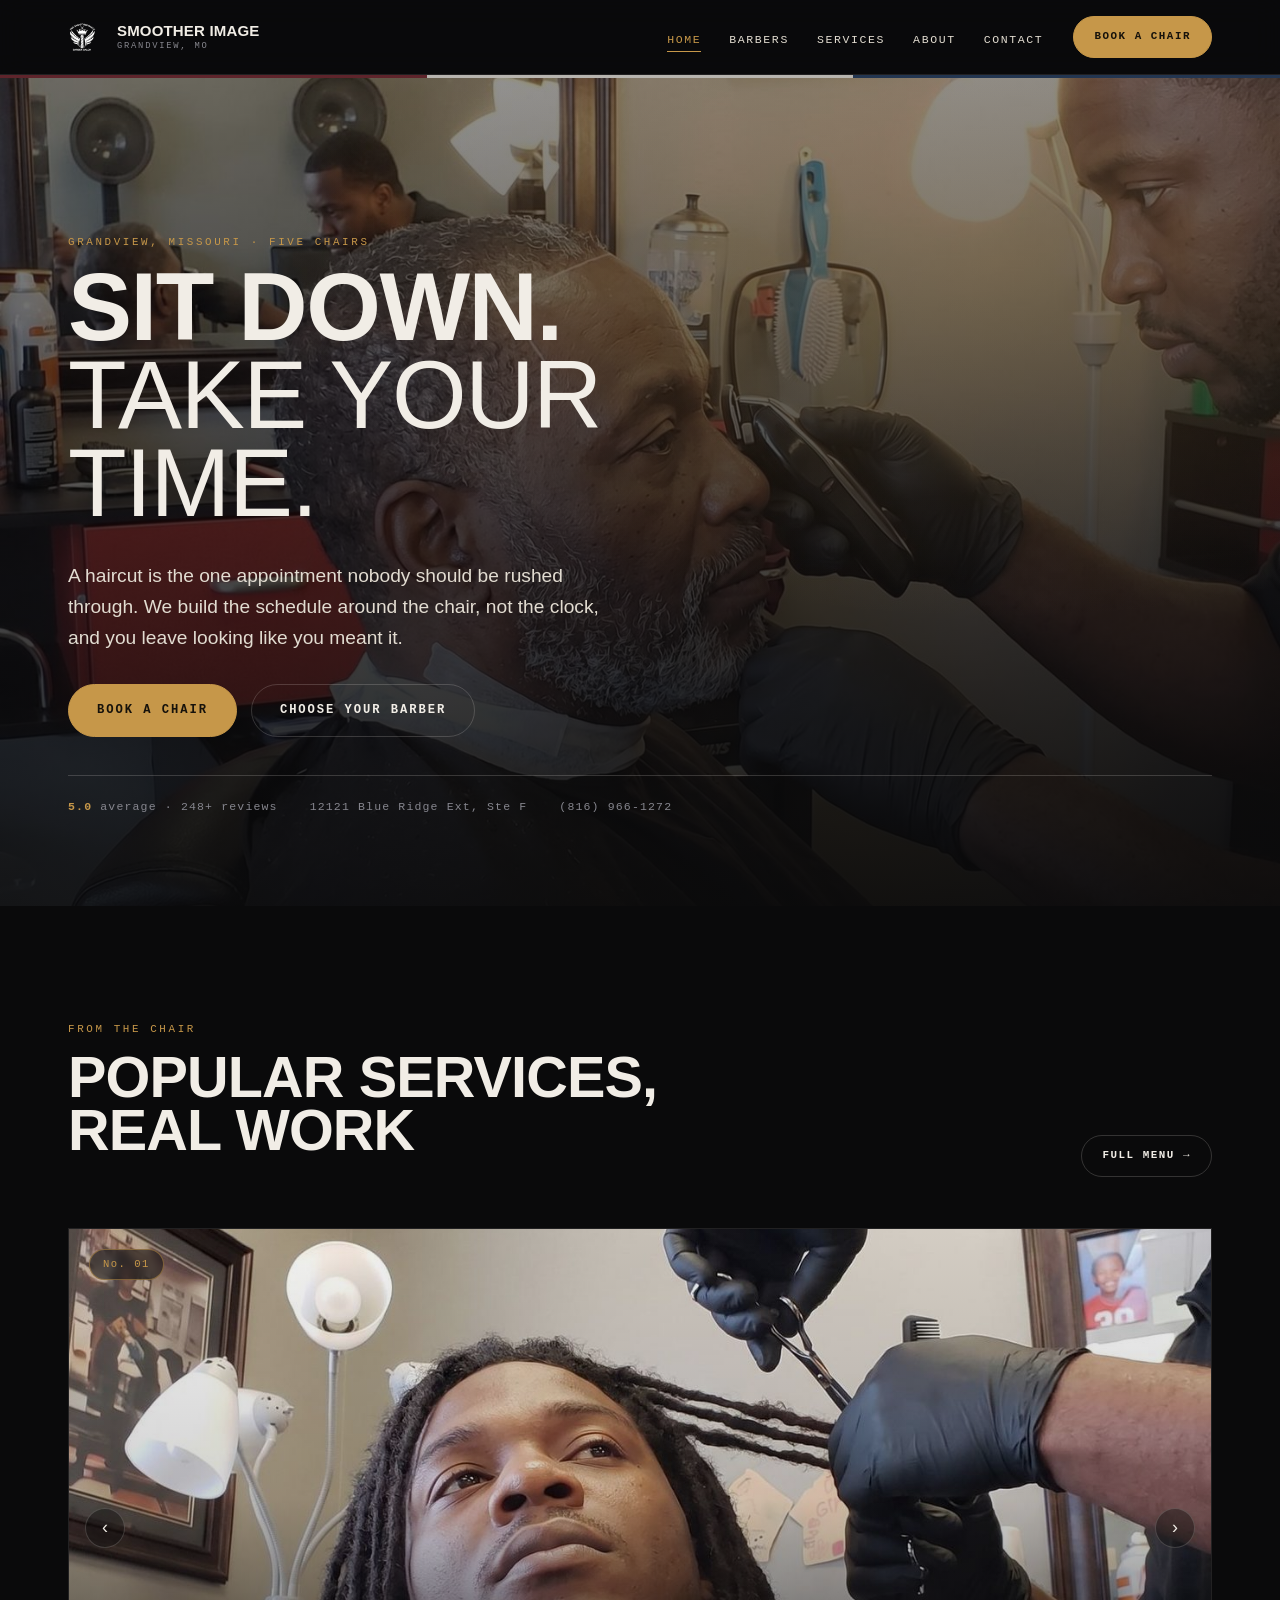
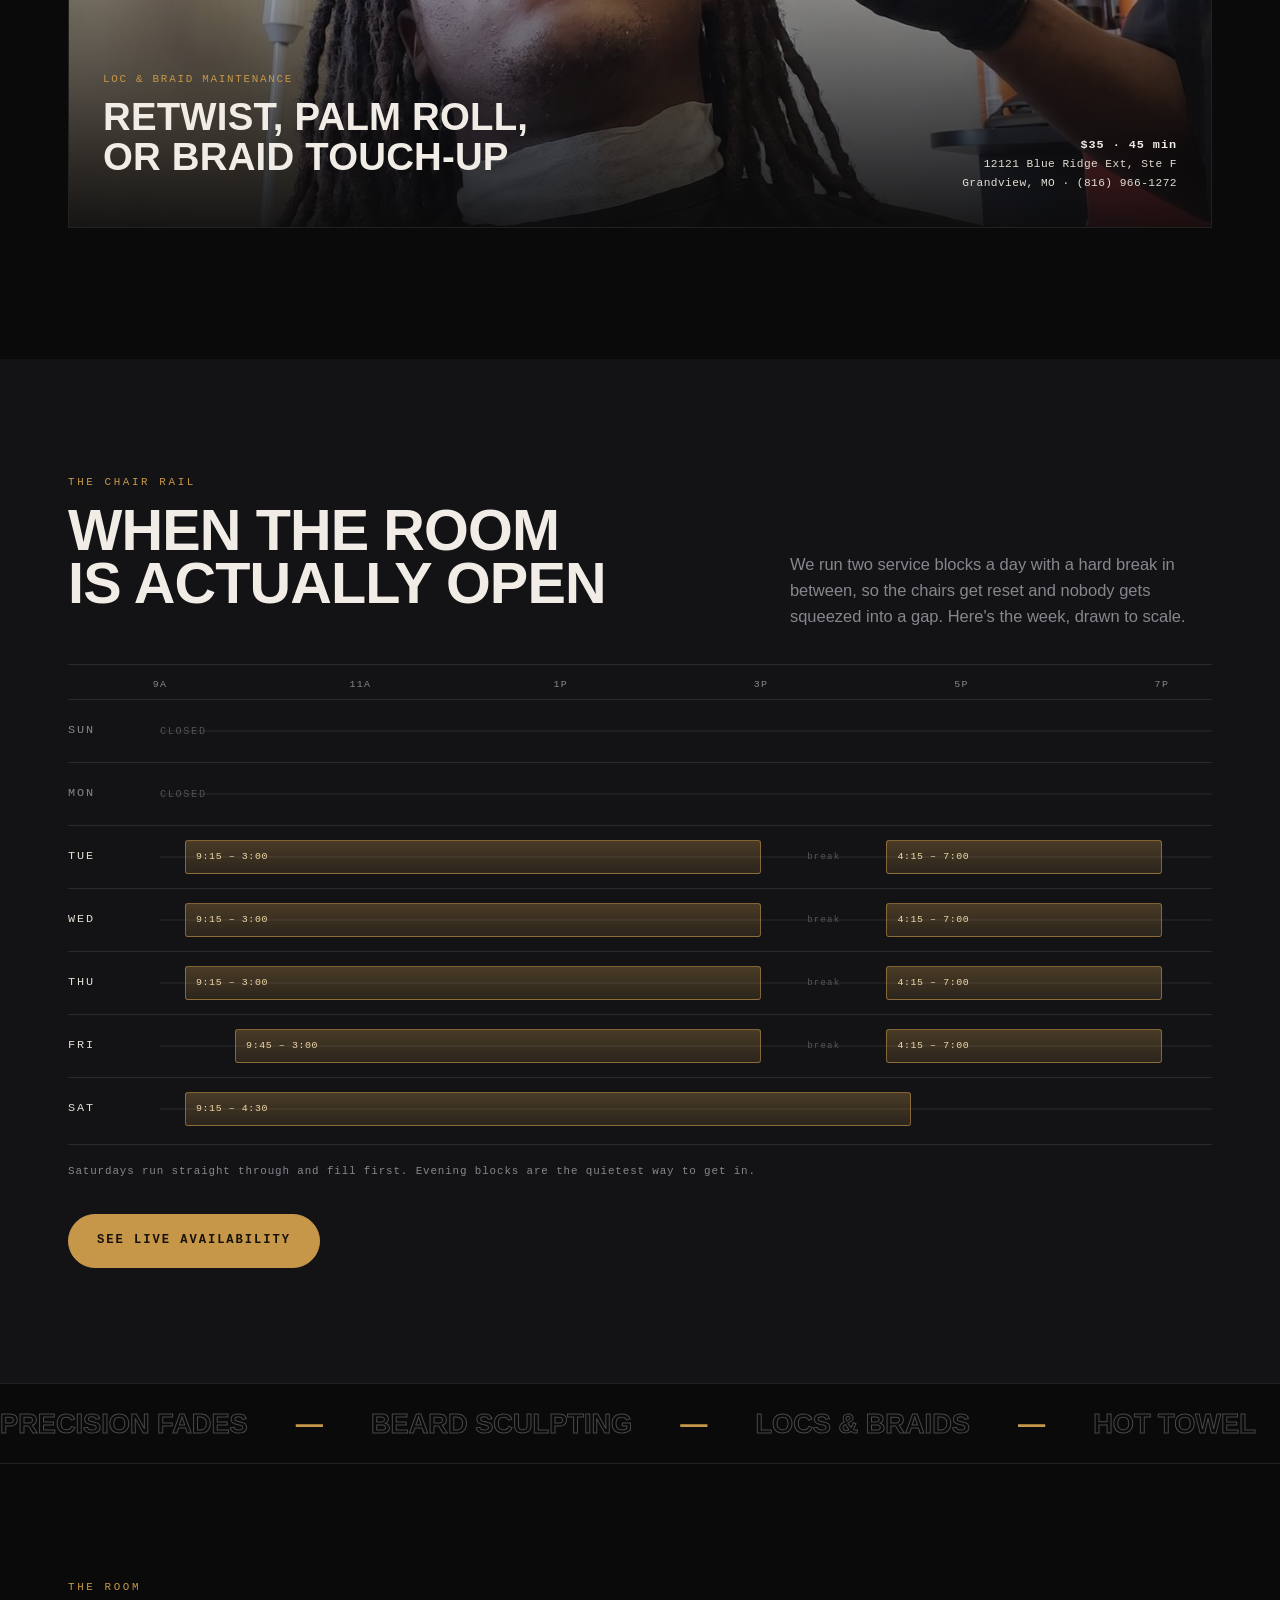
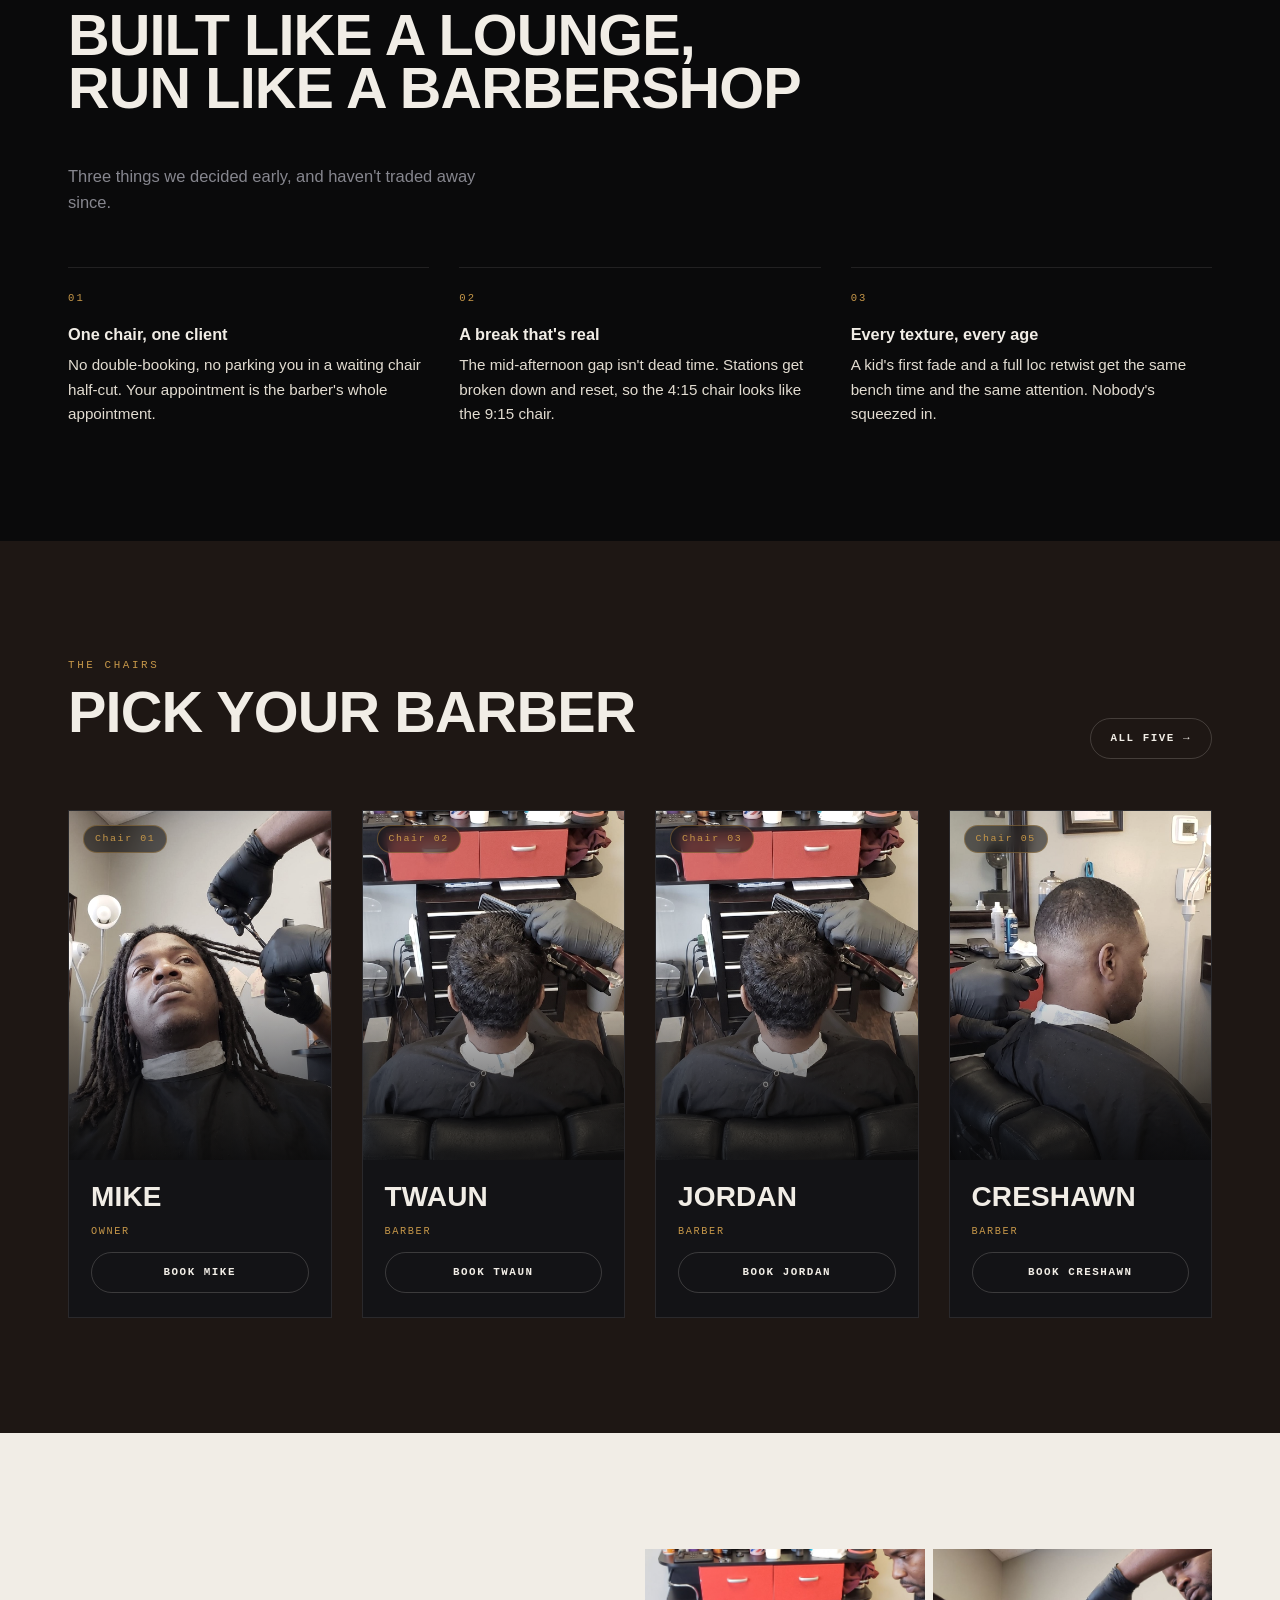
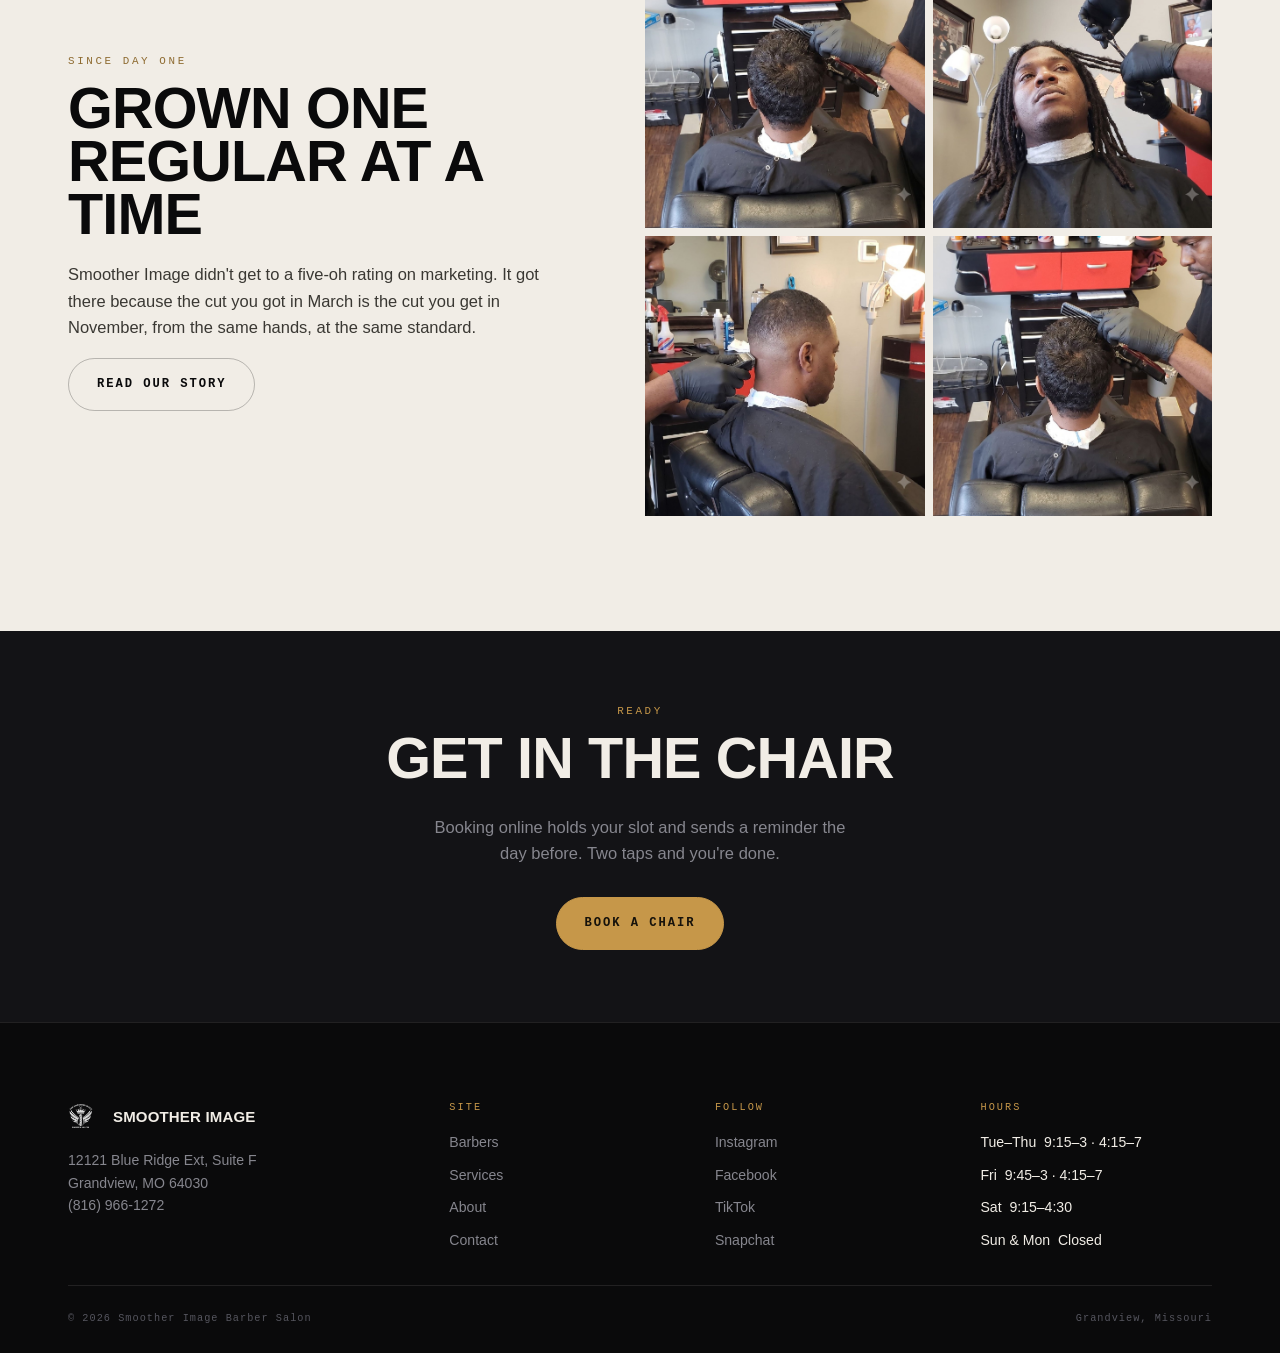
==== commit e0b9cdee: "Update canonical link in index.html" ====
--- a/index.html
+++ b/index.html
@@ -6,7 +6,7 @@
 <title>Smoother Image Barber Salon | Grandview, MO</title>
 <meta name="description" content="A grooming lounge in Grandview, MO. Five chairs, precision cuts, and a room built to be unhurried. Book with Mike, Twaun, Jordan, Shenique, or Creshawn.">
 <meta name="theme-color" content="#0A0A0B">
-<link rel="canonical" href="https://example.github.io/smoother-image/">
+<link rel="canonical" href="https://github.com/Avdpe22/Smoother-Image-Salon-and-Barber/blob/main/smoother-image/">
 <meta property="og:title" content="Smoother Image Barber Salon">
 <meta property="og:description" content="A grooming lounge in Grandview, MO. Five chairs. No rushed cuts.">
 <meta property="og:type" content="website">
--- a/assets/css/app.css
+++ b/assets/css/app.css
@@ -501,6 +501,134 @@
   .foot-grid { grid-template-columns: 1fr; }
 }
 
+/* ---------- Popular Services Carousel ---------- */
+.carousel {
+  position: relative;
+  width: 100%;
+  aspect-ratio: 16 / 9;
+  max-height: 600px;
+  overflow: hidden;
+  border: 1px solid var(--hairline);
+}
+.carousel-slide {
+  position: absolute;
+  inset: 0;
+  opacity: 0;
+  visibility: hidden;
+  transition: opacity 1s ease;
+  display: flex;
+  align-items: flex-end;
+}
+.carousel-slide.is-active { opacity: 1; visibility: visible; z-index: 2; }
+
+.carousel-photo {
+  position: absolute; inset: 0;
+  width: 100%; height: 100%;
+  object-fit: cover;
+  transform: scale(1);
+  transition: transform 8s ease-out;
+}
+.carousel-slide.is-active .carousel-photo { transform: scale(1.06); }
+
+.carousel-scrim {
+  position: absolute; inset: 0;
+  background: linear-gradient(180deg, rgba(10,10,11,0.05) 0%, rgba(10,10,11,0.18) 45%, rgba(10,10,11,0.92) 100%);
+}
+
+.carousel-tag {
+  position: absolute; z-index: 3;
+  top: 20px; left: 20px;
+  font-family: var(--mono);
+  font-size: 0.66rem;
+  letter-spacing: 0.14em;
+  color: var(--brass);
+  border: 1px solid rgba(198,151,73,.5);
+  border-radius: 999px;
+  padding: 6px 13px;
+  background: rgba(10,10,11,.55);
+  backdrop-filter: blur(4px);
+}
+
+.carousel-content {
+  position: relative; z-index: 3;
+  width: 100%;
+  padding: clamp(20px, 3vw, 34px);
+  display: flex;
+  justify-content: space-between;
+  align-items: flex-end;
+  gap: 24px;
+  flex-wrap: wrap;
+}
+.carousel-service { max-width: 58%; }
+.carousel-eyebrow {
+  font-family: var(--mono);
+  font-size: 0.68rem;
+  letter-spacing: 0.16em;
+  text-transform: uppercase;
+  color: var(--brass);
+  margin-bottom: 8px;
+  display: block;
+}
+.carousel-title {
+  font-family: var(--display);
+  font-variation-settings: "wdth" 112;
+  font-weight: 800;
+  text-transform: uppercase;
+  font-size: clamp(1.4rem, 3.4vw, 2.4rem);
+  line-height: 1.05;
+  color: var(--bone);
+}
+.carousel-info {
+  text-align: right;
+  font-family: var(--mono);
+  font-size: 0.7rem;
+  line-height: 1.7;
+  color: var(--bone-dim);
+  letter-spacing: 0.04em;
+}
+.carousel-info strong { display: block; color: var(--bone); font-size: 0.74rem; letter-spacing: 0.08em; }
+
+.carousel-arrow {
+  position: absolute; top: 50%; z-index: 4;
+  transform: translateY(-50%);
+  width: 40px; height: 40px;
+  border-radius: 50%;
+  border: 1px solid var(--hairline-2);
+  background: rgba(10,10,11,.4);
+  color: var(--bone);
+  display: flex; align-items: center; justify-content: center;
+  cursor: pointer;
+  font-size: 18px;
+  transition: background .2s ease;
+}
+.carousel-arrow:hover { background: rgba(10,10,11,.7); }
+.carousel-arrow--prev { left: 16px; }
+.carousel-arrow--next { right: 16px; }
+
+.carousel-dots {
+  display: flex;
+  gap: 8px;
+  justify-content: center;
+  margin-top: 16px;
+}
+.carousel-dot {
+  width: 7px; height: 7px;
+  border-radius: 50%;
+  border: none;
+  background: var(--hairline-2);
+  cursor: pointer;
+  transition: background .2s ease, transform .2s ease;
+  padding: 0;
+}
+.carousel-dot.is-active { background: var(--brass); transform: scale(1.3); }
+
+@media (max-width: 640px) {
+  .carousel-content { flex-direction: column; align-items: flex-start; }
+  .carousel-info { text-align: left; }
+  .carousel-service { max-width: 100%; }
+  .carousel { aspect-ratio: 4/5; }
+}
+
 /* ---------- A11y ---------- */
 a:focus-visible, button:focus-visible {
   outline: 2px solid var(--brass);
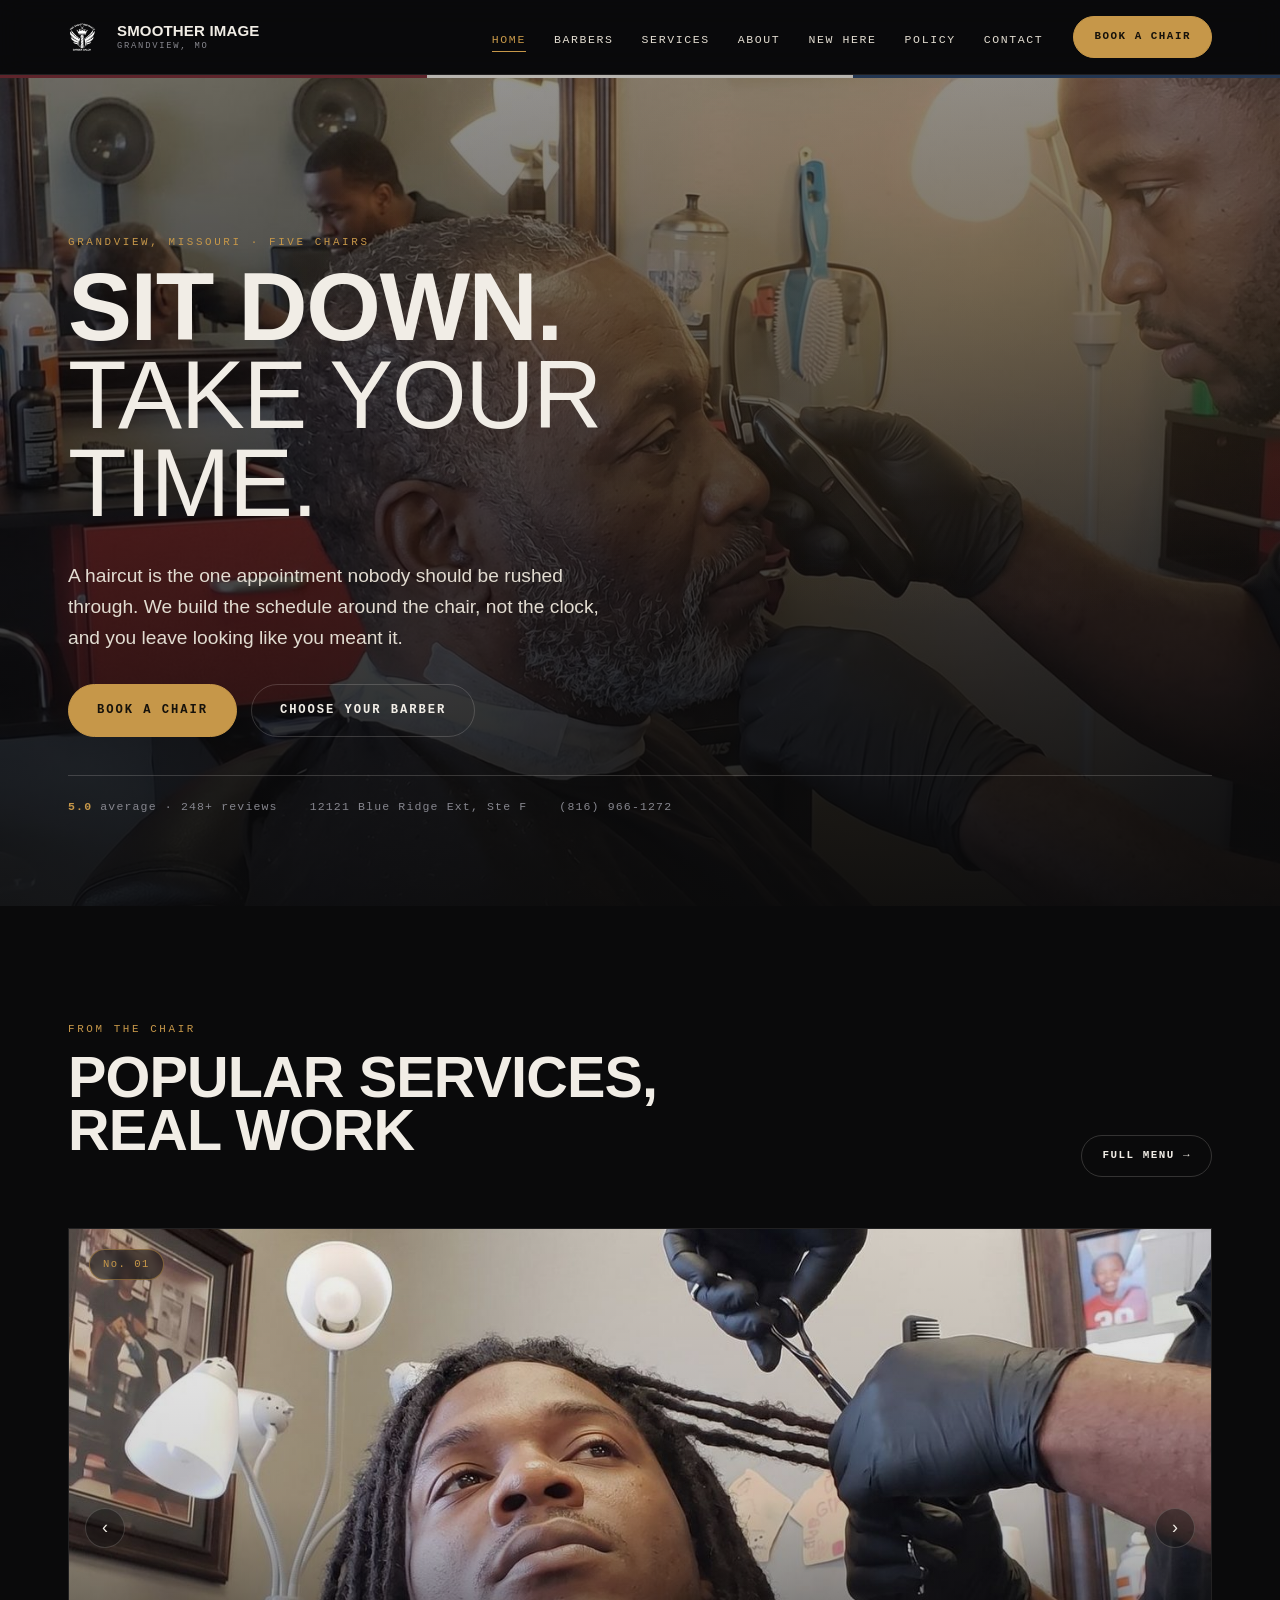
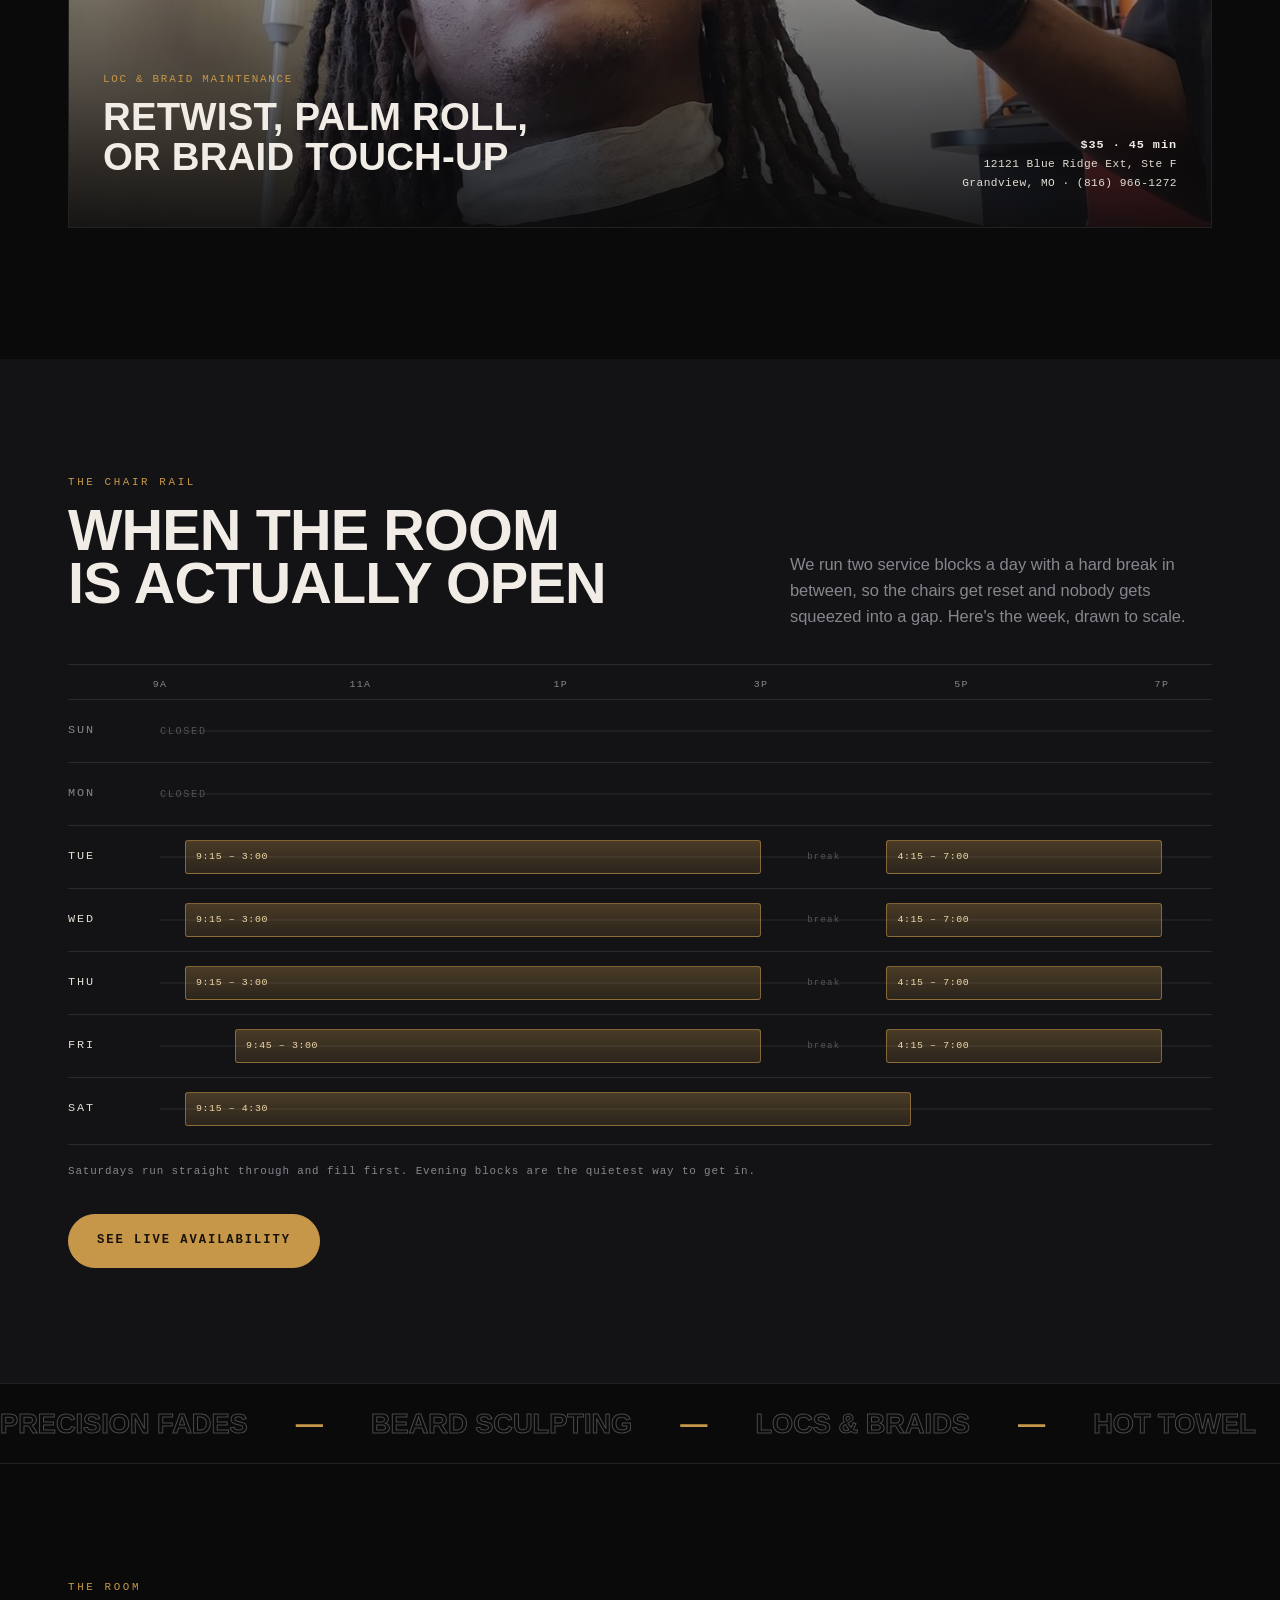
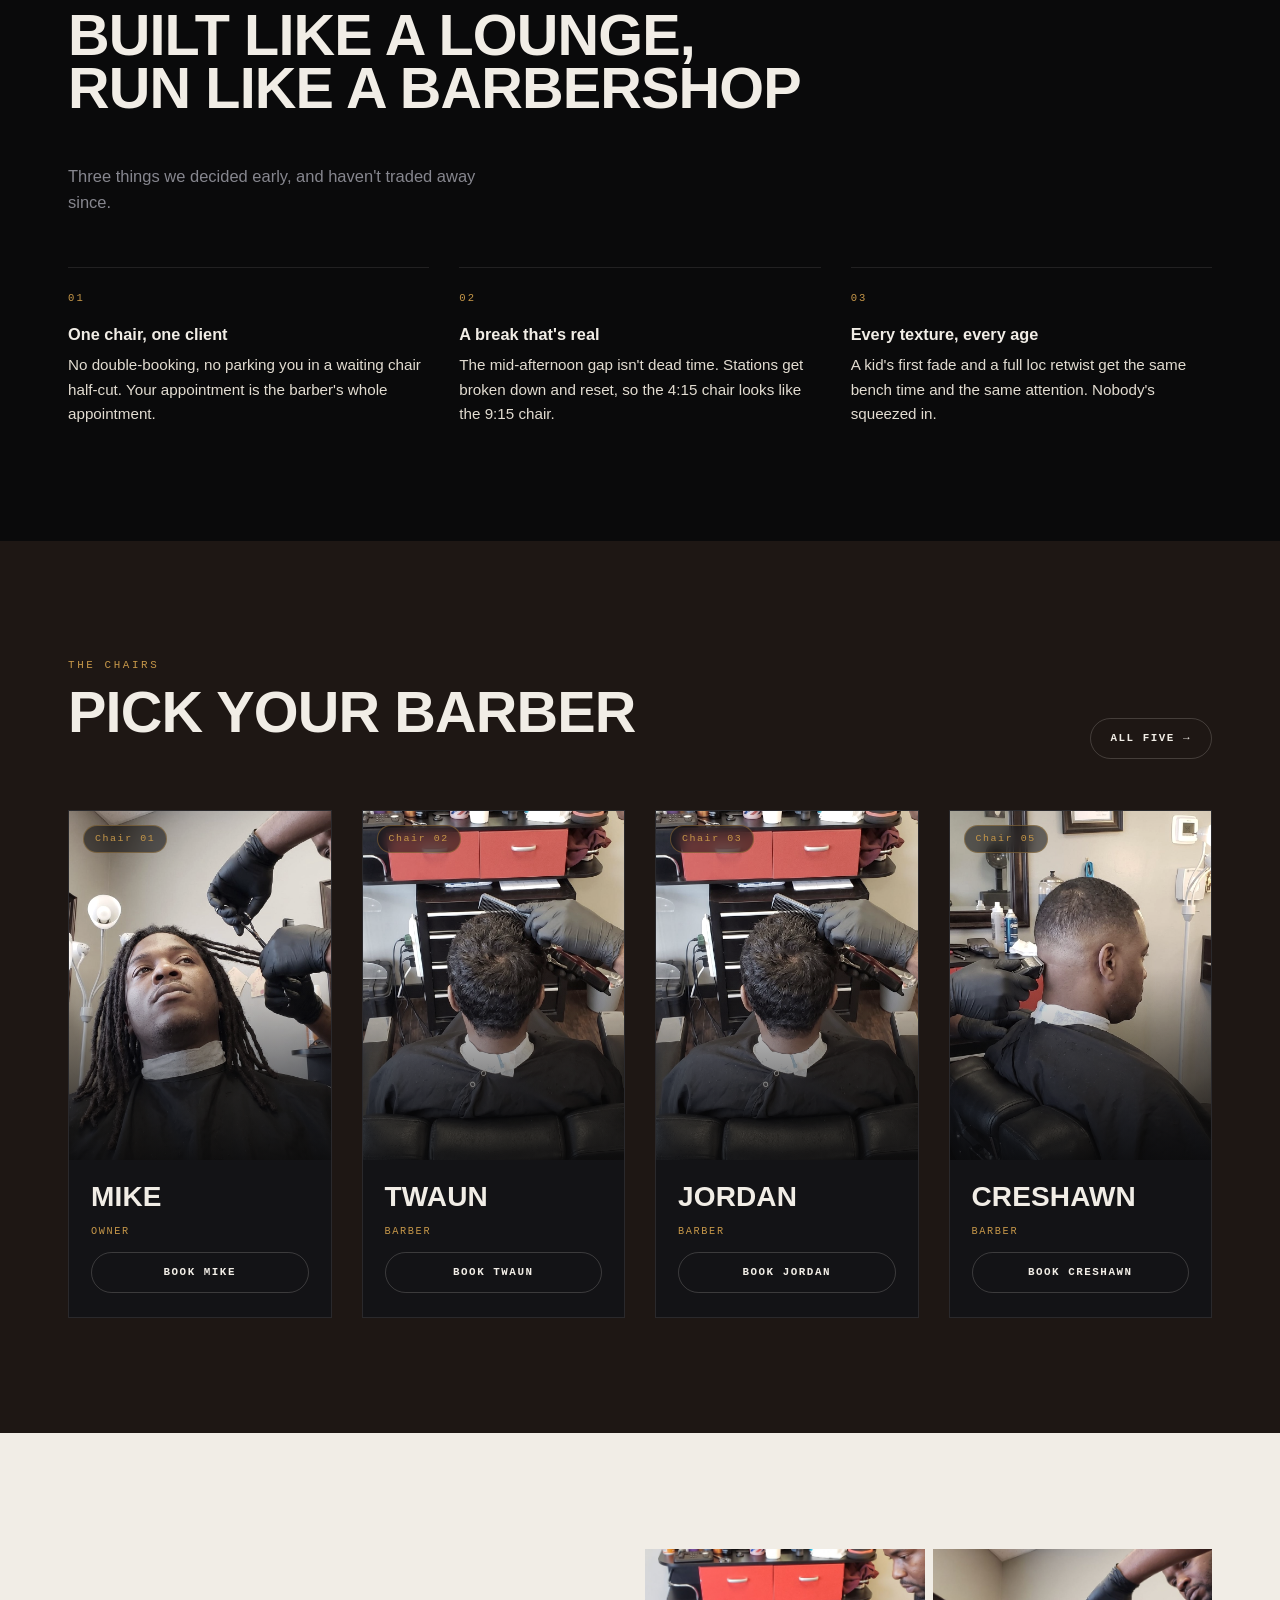
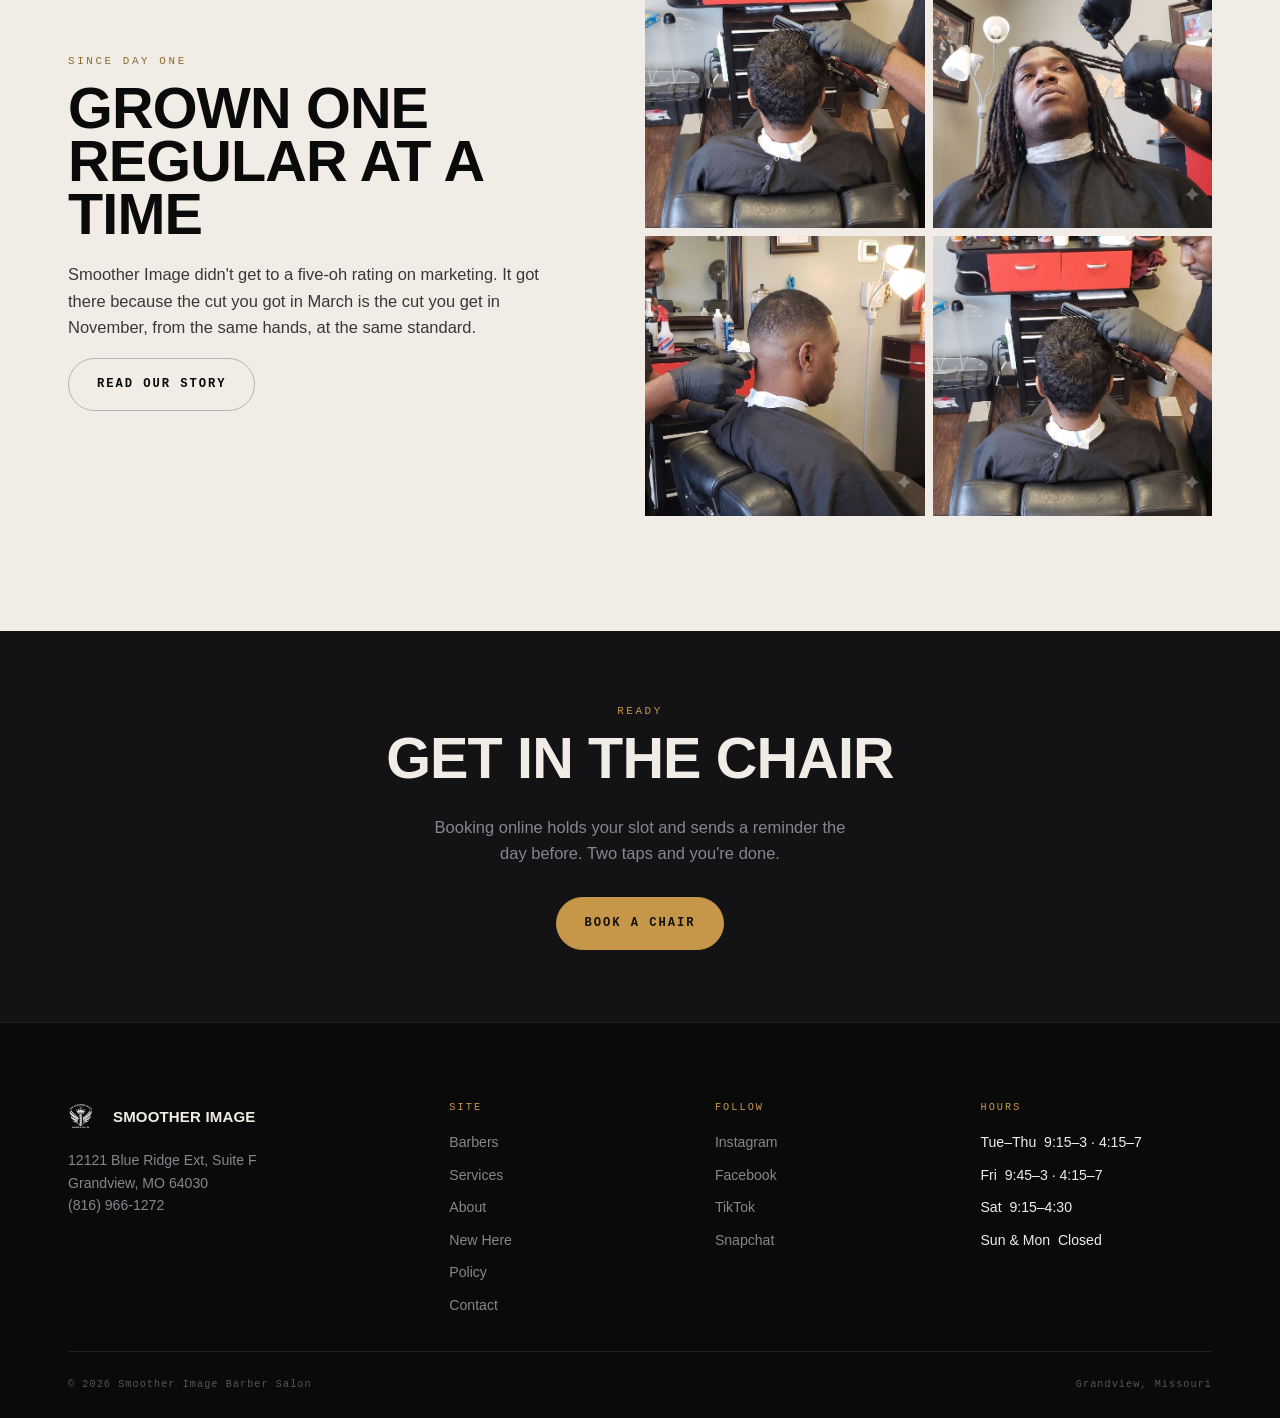
==== commit a2e98121: "Add files via upload" ====
--- a/index.html
+++ b/index.html
@@ -6,7 +6,7 @@
 <title>Smoother Image Barber Salon | Grandview, MO</title>
 <meta name="description" content="A grooming lounge in Grandview, MO. Five chairs, precision cuts, and a room built to be unhurried. Book with Mike, Twaun, Jordan, Shenique, or Creshawn.">
 <meta name="theme-color" content="#0A0A0B">
-<link rel="canonical" href="https://github.com/Avdpe22/Smoother-Image-Salon-and-Barber/blob/main/smoother-image/">
+<link rel="canonical" href="https://example.github.io/smoother-image/">
 <meta property="og:title" content="Smoother Image Barber Salon">
 <meta property="og:description" content="A grooming lounge in Grandview, MO. Five chairs. No rushed cuts.">
 <meta property="og:type" content="website">
@@ -41,6 +41,8 @@
         <li><a href="barbers.html">Barbers</a></li>
         <li><a href="services.html">Services</a></li>
         <li><a href="about.html">About</a></li>
+        <li><a href="new-here.html">New Here</a></li>
+        <li><a href="policy.html">Policy</a></li>
         <li><a href="contact.html">Contact</a></li>
       </ul>
       <a class="btn btn--brass btn--sm" data-book="general" href="#">Book a chair</a>
@@ -362,6 +364,8 @@
           <li><a href="barbers.html">Barbers</a></li>
           <li><a href="services.html">Services</a></li>
           <li><a href="about.html">About</a></li>
+          <li><a href="new-here.html">New Here</a></li>
+          <li><a href="policy.html">Policy</a></li>
           <li><a href="contact.html">Contact</a></li>
         </ul>
       </div>
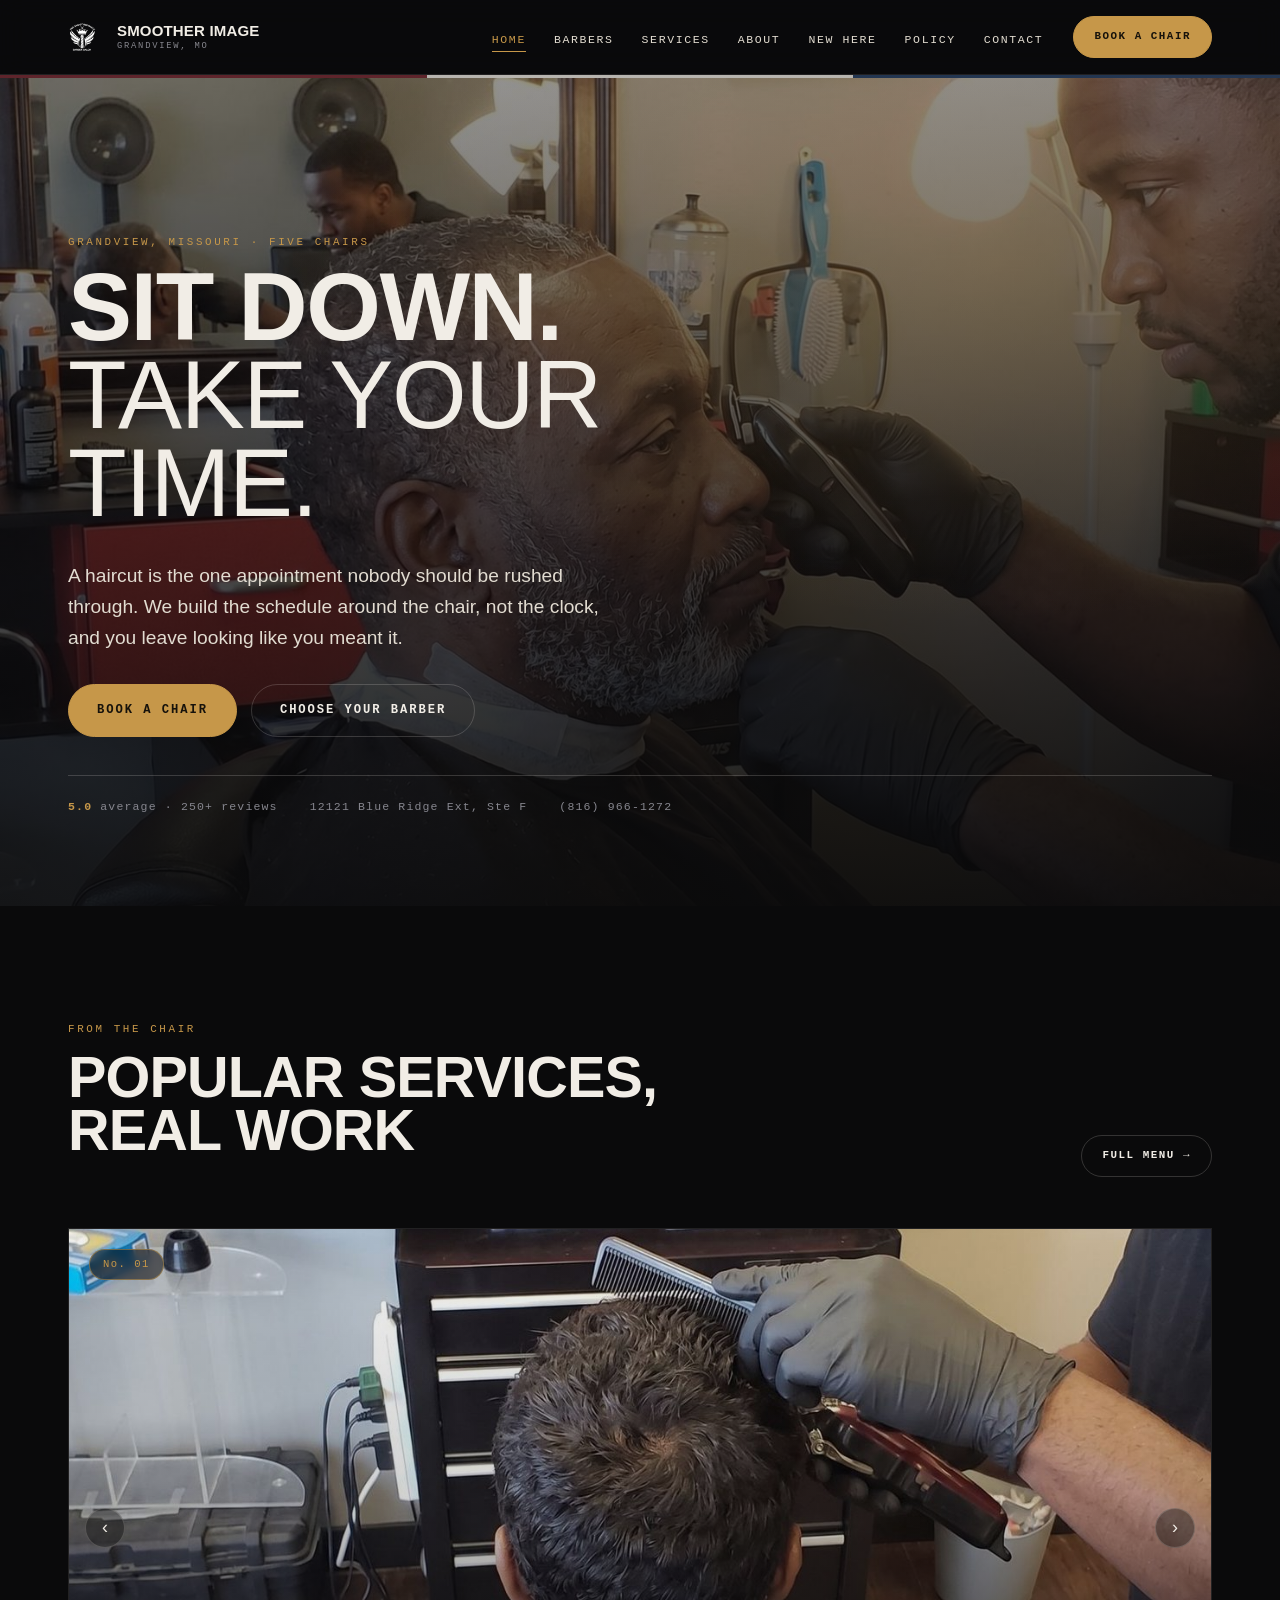
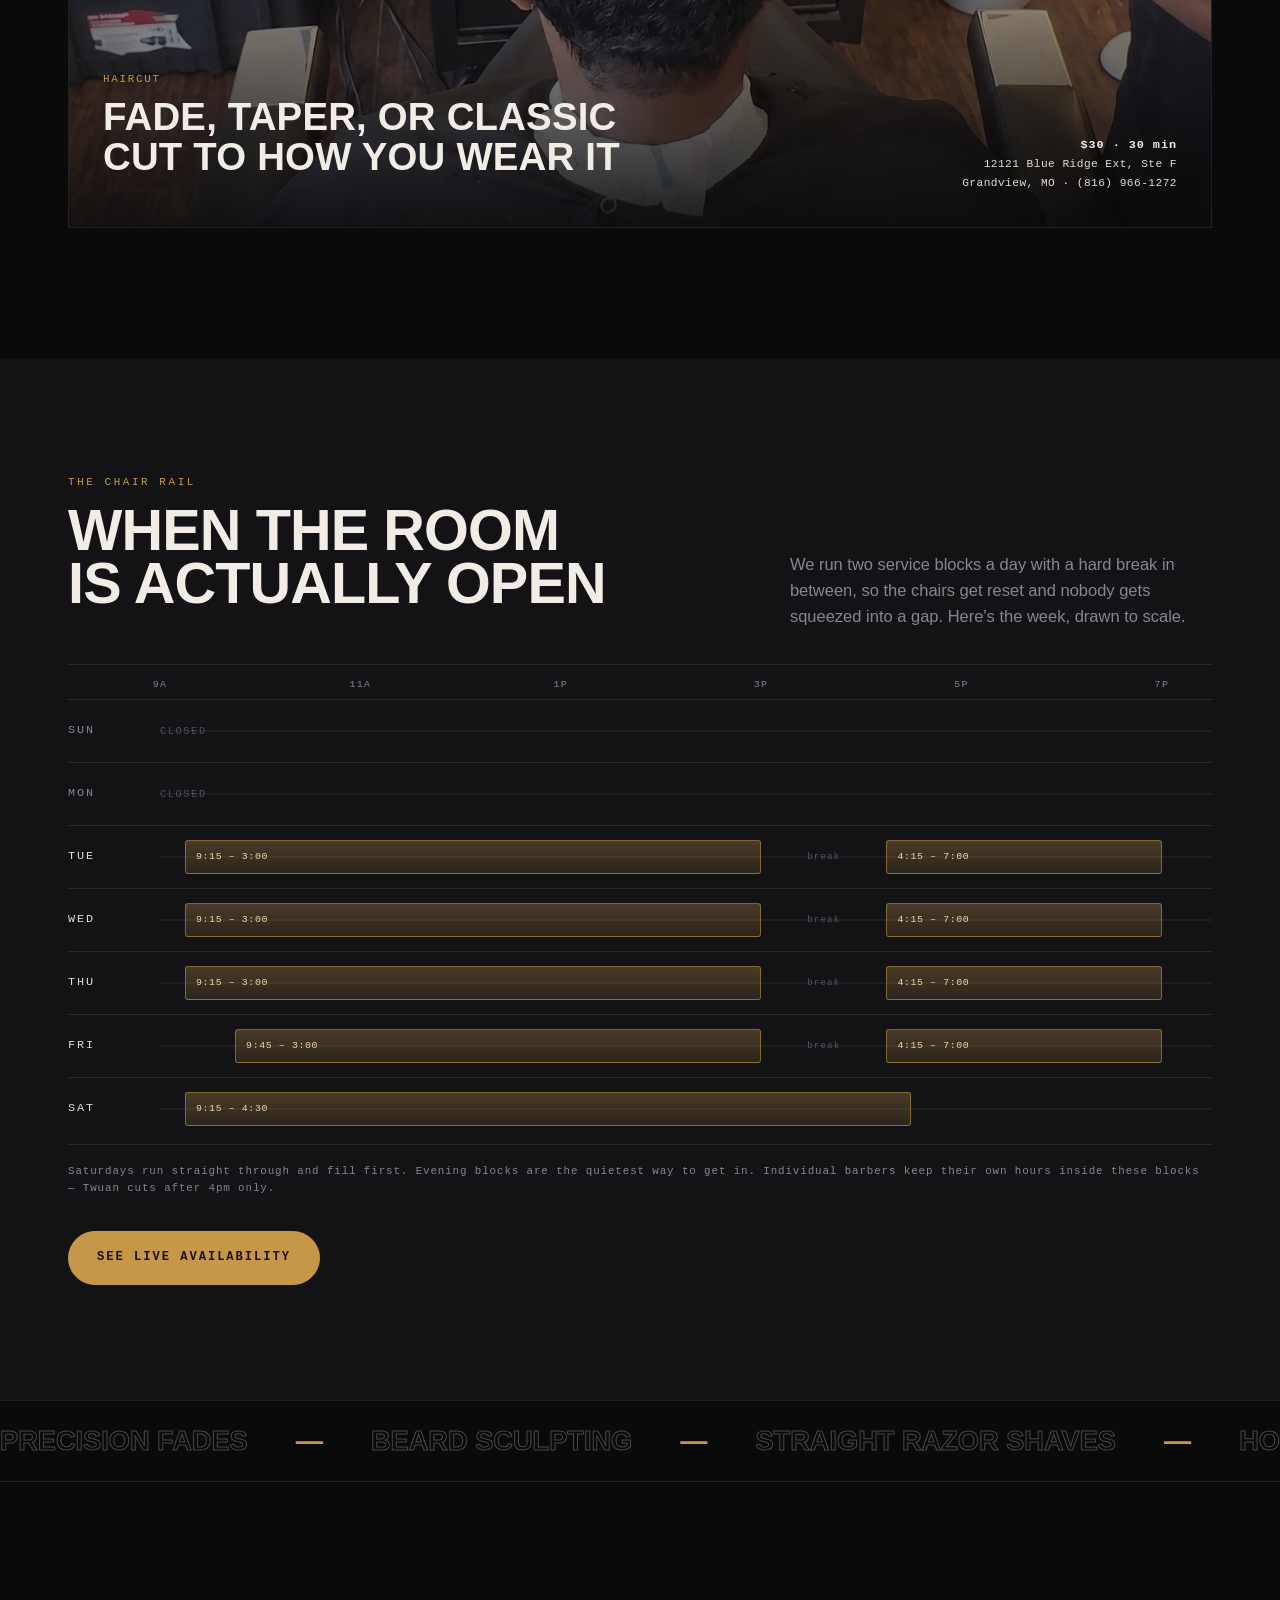
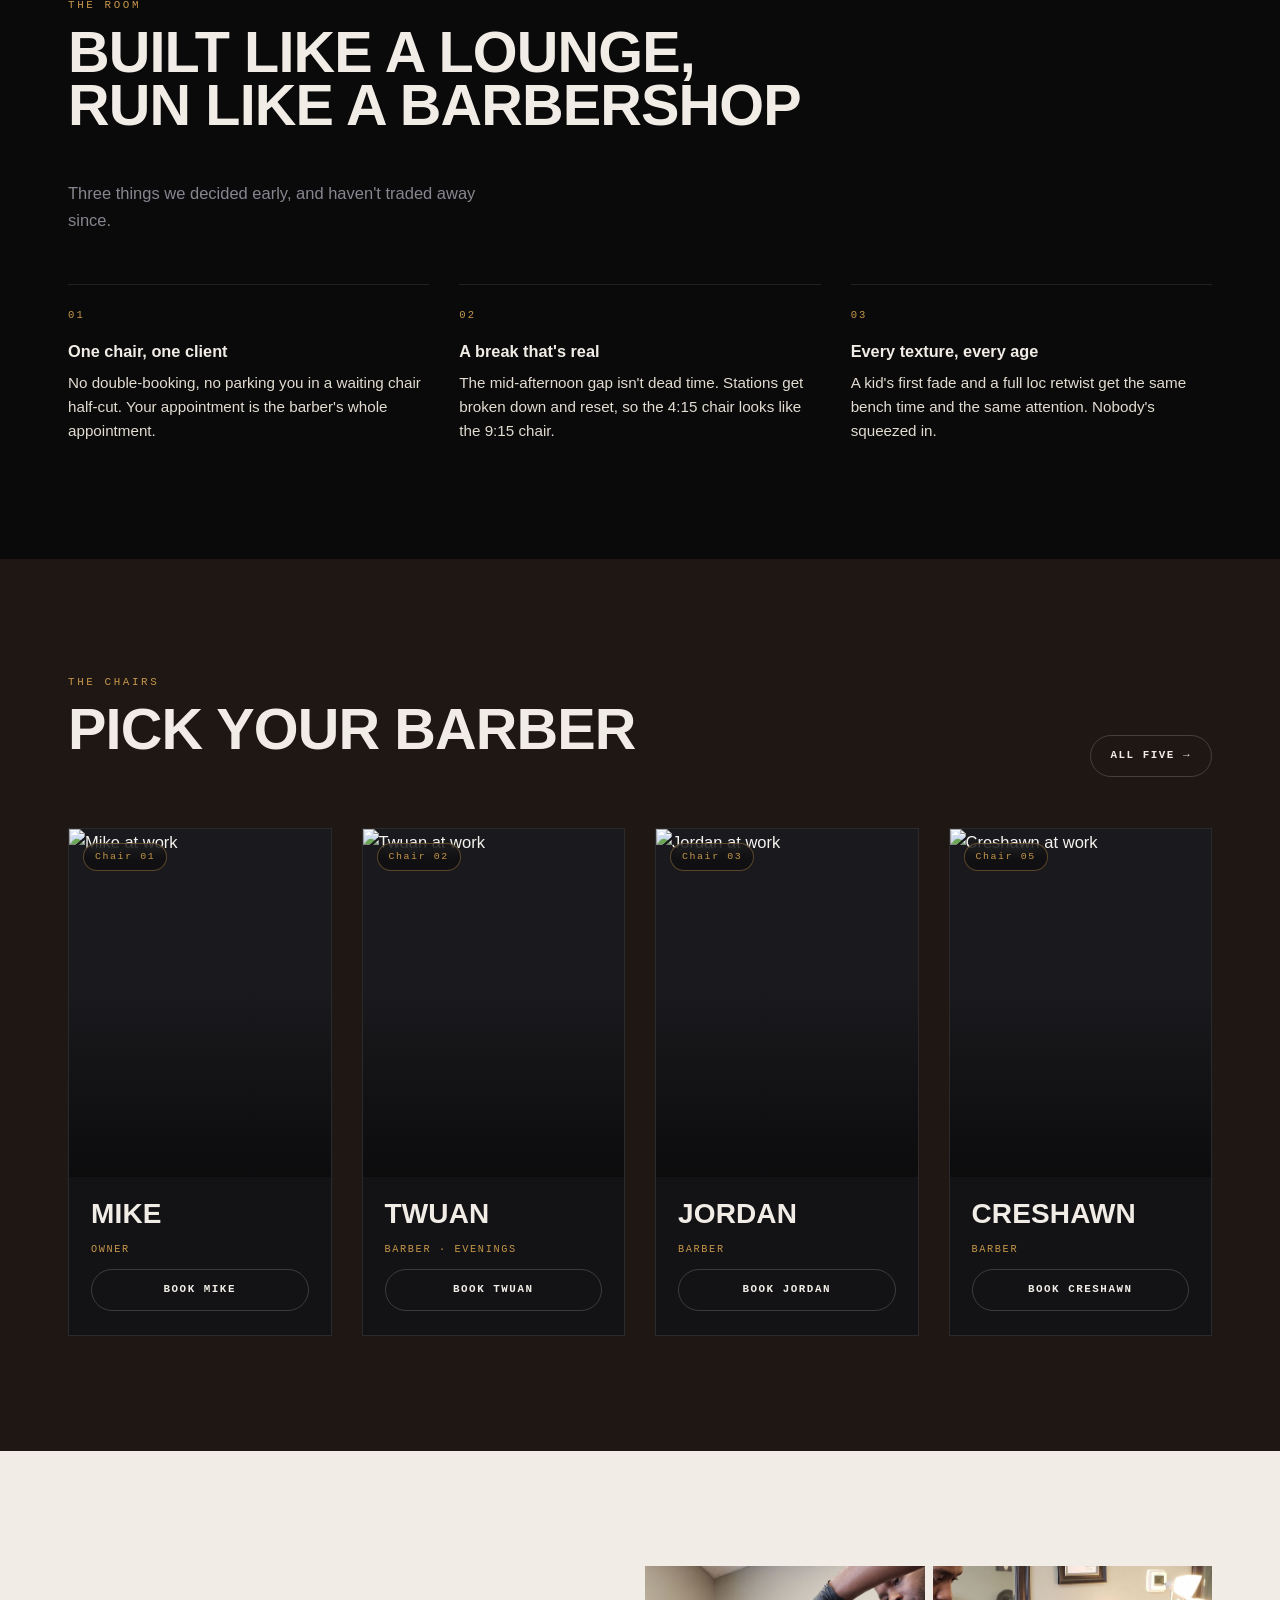
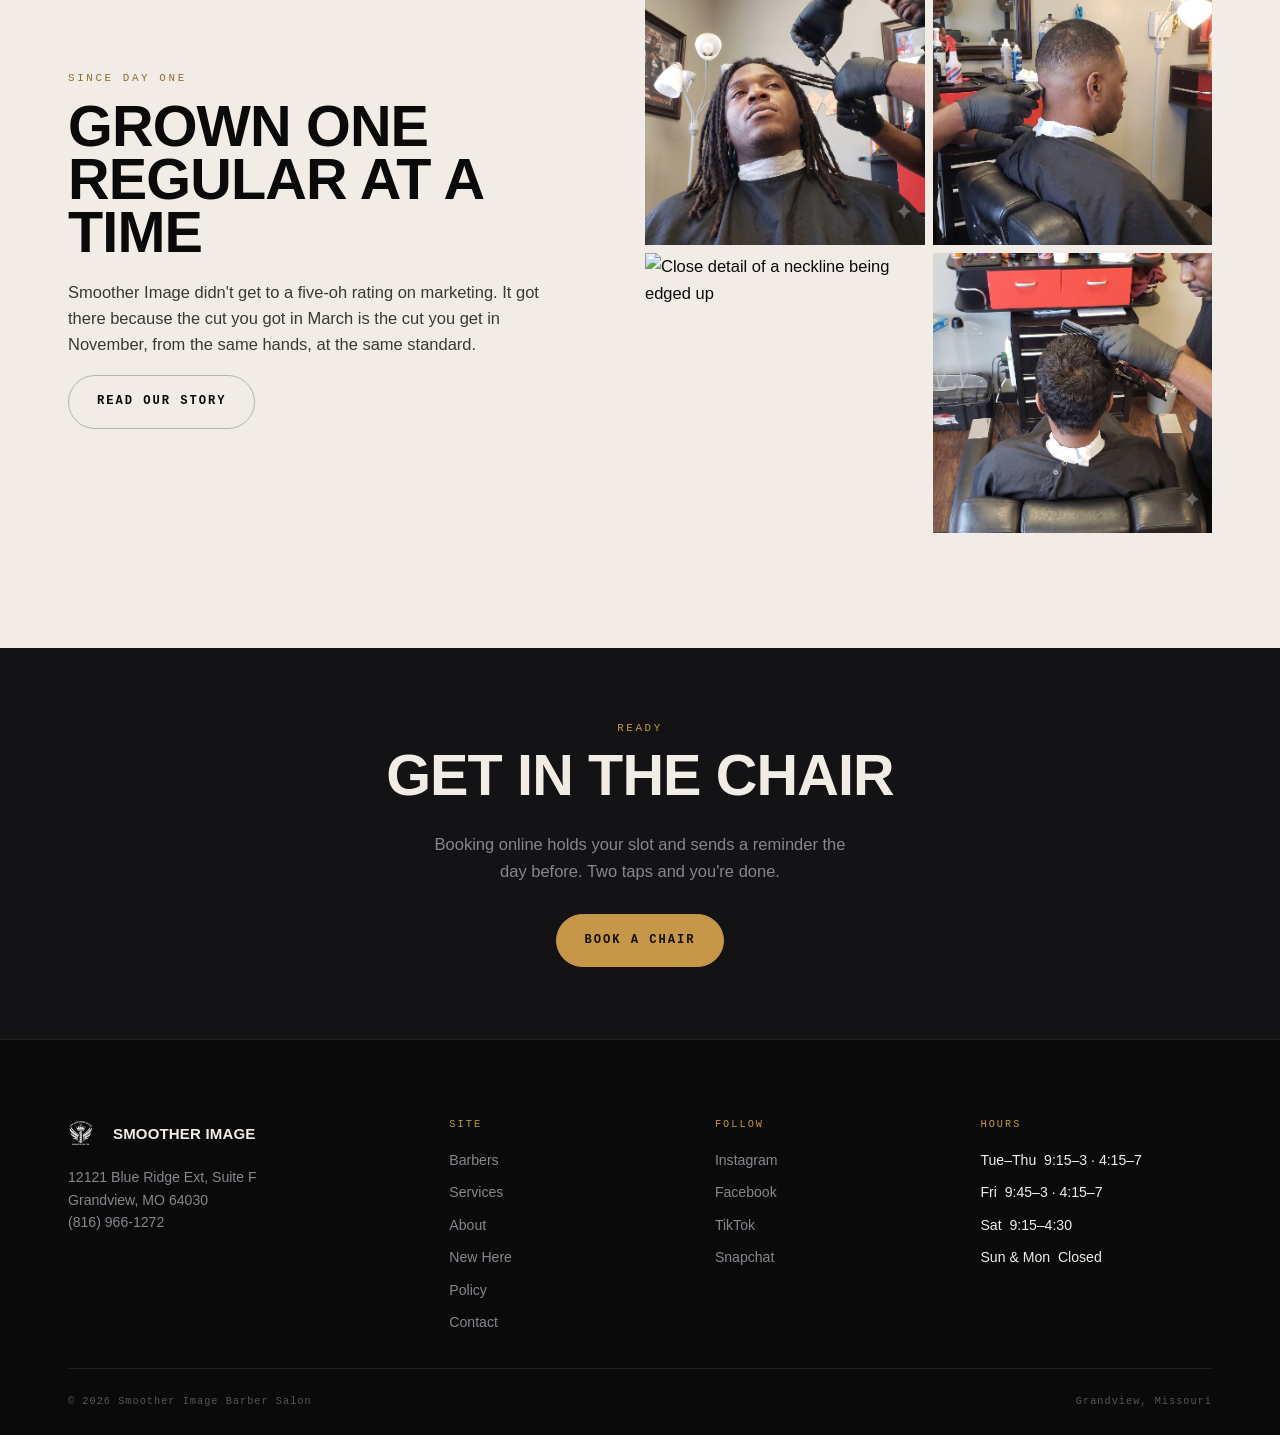
==== commit 66a149b1: "Add files via upload" ====
--- a/index.html
+++ b/index.html
@@ -4,7 +4,7 @@
 <meta charset="UTF-8">
 <meta name="viewport" content="width=device-width, initial-scale=1">
 <title>Smoother Image Barber Salon | Grandview, MO</title>
-<meta name="description" content="A grooming lounge in Grandview, MO. Five chairs, precision cuts, and a room built to be unhurried. Book with Mike, Twaun, Jordan, Shenique, or Creshawn.">
+<meta name="description" content="A grooming lounge in Grandview, MO. Five chairs, precision cuts, and a room built to be unhurried. Book with Mike, Twuan, Jordan, Shenique, or Creshawn.">
 <meta name="theme-color" content="#0A0A0B">
 <link rel="canonical" href="https://example.github.io/smoother-image/">
 <meta property="og:title" content="Smoother Image Barber Salon">
@@ -65,7 +65,7 @@
       <a class="btn btn--line" href="barbers.html">Choose your barber</a>
     </div>
     <div class="hero-meta rise">
-      <span><b>5.0</b> average &middot; 248+ reviews</span>
+      <span><b>5.0</b> average &middot; 250+ reviews</span>
       <span>12121 Blue Ridge Ext, Ste F</span>
       <span><a href="tel:+18169661272">(816) 966-1272</a></span>
     </div>
@@ -85,13 +85,30 @@
     <div class="carousel reveal" data-carousel>
 
       <div class="carousel-slide is-active">
-        <img class="carousel-photo" src="assets/img/shop-1.jpg" alt="A barber trimming a client's twists with shears">
+        <img class="carousel-photo" src="assets/img/shop-3.jpg" alt="A barber using clipper and comb through the top of a client's cut">
         <div class="carousel-scrim"></div>
         <span class="carousel-tag">No. 01</span>
         <div class="carousel-content">
           <div class="carousel-service">
-            <span class="carousel-eyebrow">Loc &amp; Braid Maintenance</span>
-            <h3 class="carousel-title">Retwist, palm roll,<br>or braid touch-up</h3>
+            <span class="carousel-eyebrow">Haircut</span>
+            <h3 class="carousel-title">Fade, taper, or classic<br>cut to how you wear it</h3>
+          </div>
+          <div class="carousel-info">
+            <strong>$30 &middot; 30 min</strong>
+            12121 Blue Ridge Ext, Ste F<br>
+            Grandview, MO &middot; (816) 966-1272
+          </div>
+        </div>
+      </div>
+
+      <div class="carousel-slide">
+        <img class="carousel-photo" src="assets/img/shop-2.jpg" alt="A barber shaping a client's hairline and beard with clippers">
+        <div class="carousel-scrim"></div>
+        <span class="carousel-tag">No. 02</span>
+        <div class="carousel-content">
+          <div class="carousel-service">
+            <span class="carousel-eyebrow">Haircut and Beard</span>
+            <h3 class="carousel-title">Full cut, beard trimmed<br>and shaped to match</h3>
           </div>
           <div class="carousel-info">
             <strong>$35 &middot; 45 min</strong>
@@ -102,13 +119,13 @@
       </div>
 
       <div class="carousel-slide">
-        <img class="carousel-photo" src="assets/img/shop-2.jpg" alt="A barber shaping a client's beard line">
+        <img class="carousel-photo" src="assets/img/shop-5.jpg" alt="A clean fade and neckline being finished at the side of a client's head">
         <div class="carousel-scrim"></div>
-        <span class="carousel-tag">No. 02</span>
+        <span class="carousel-tag">No. 03</span>
         <div class="carousel-content">
           <div class="carousel-service">
-            <span class="carousel-eyebrow">Beard Trim &amp; Shape</span>
-            <h3 class="carousel-title">Clean the edges,<br>define the shape</h3>
+            <span class="carousel-eyebrow">Line Up &amp; Beard Trim</span>
+            <h3 class="carousel-title">Sharpen the hairline,<br>clean the edges</h3>
           </div>
           <div class="carousel-info">
             <strong>$20 &middot; 25 min</strong>
@@ -119,33 +136,16 @@
       </div>
 
       <div class="carousel-slide">
-        <img class="carousel-photo" src="assets/img/shop-5.jpg" alt="A precision fade being cut at the back of a client's head">
-        <div class="carousel-scrim"></div>
-        <span class="carousel-tag">No. 03</span>
-        <div class="carousel-content">
-          <div class="carousel-service">
-            <span class="carousel-eyebrow">Skin Fade / Design</span>
-            <h3 class="carousel-title">Precision fade,<br>optional design work</h3>
-          </div>
-          <div class="carousel-info">
-            <strong>$35 &middot; 45 min</strong>
-            12121 Blue Ridge Ext, Ste F<br>
-            Grandview, MO &middot; (816) 966-1272
-          </div>
-        </div>
-      </div>
-
-      <div class="carousel-slide">
-        <img class="carousel-photo" src="assets/img/shop-3.jpg" alt="A comb and clipper being used on a client's haircut">
+        <img class="carousel-photo" src="assets/img/shop-1.jpg" alt="A barber trimming a client's locs with shears">
         <div class="carousel-scrim"></div>
         <span class="carousel-tag">No. 04</span>
         <div class="carousel-content">
           <div class="carousel-service">
-            <span class="carousel-eyebrow">Signature Haircut</span>
-            <h3 class="carousel-title">Fade, taper, or classic<br>cut to how you wear it</h3>
+            <span class="carousel-eyebrow">Loc &amp; Texture Work</span>
+            <h3 class="carousel-title">Trims, shaping,<br>and maintenance</h3>
           </div>
           <div class="carousel-info">
-            <strong>$30 &middot; 30 min</strong>
+            <strong>Ask your barber</strong>
             12121 Blue Ridge Ext, Ste F<br>
             Grandview, MO &middot; (816) 966-1272
           </div>
@@ -229,7 +229,7 @@
         </div>
       </div>
 
-      <p class="rail-note">Saturdays run straight through and fill first. Evening blocks are the quietest way to get in.</p>
+      <p class="rail-note">Saturdays run straight through and fill first. Evening blocks are the quietest way to get in. Individual barbers keep their own hours inside these blocks &mdash; Twuan cuts after 4pm only.</p>
     </div>
 
     <div style="margin-top:34px" class="reveal">
@@ -240,8 +240,8 @@
 
 <div class="marquee" aria-hidden="true">
   <div class="marquee-inner">
-    <span>Precision Fades</span><span>&mdash;</span><span>Beard Sculpting</span><span>&mdash;</span><span>Locs &amp; Braids</span><span>&mdash;</span><span>Hot Towel</span><span>&mdash;</span>
-    <span>Precision Fades</span><span>&mdash;</span><span>Beard Sculpting</span><span>&mdash;</span><span>Locs &amp; Braids</span><span>&mdash;</span><span>Hot Towel</span><span>&mdash;</span>
+    <span>Precision Fades</span><span>&mdash;</span><span>Beard Sculpting</span><span>&mdash;</span><span>Straight Razor Shaves</span><span>&mdash;</span><span>Hot Towel</span><span>&mdash;</span>
+    <span>Precision Fades</span><span>&mdash;</span><span>Beard Sculpting</span><span>&mdash;</span><span>Straight Razor Shaves</span><span>&mdash;</span><span>Hot Towel</span><span>&mdash;</span>
   </div>
 </div>
 
@@ -285,7 +285,7 @@
     </div>
     <div class="cols cols-4 reveal">
       <article class="chair">
-        <div class="chair-img"><span class="chair-num">Chair 01</span><img src="assets/img/shop-1.jpg" alt="Mike at work"></div>
+        <div class="chair-img"><span class="chair-num">Chair 01</span><img src="assets/img/barber-mike.jpg" alt="Mike at work"></div>
         <div class="chair-body">
           <h3 class="chair-name">Mike</h3>
           <span class="chair-role">Owner</span>
@@ -293,15 +293,15 @@
         </div>
       </article>
       <article class="chair">
-        <div class="chair-img"><span class="chair-num">Chair 02</span><img src="assets/img/shop-3.jpg" alt="Twaun at work"></div>
+        <div class="chair-img"><span class="chair-num">Chair 02</span><img src="assets/img/barber-twuan.jpg" alt="Twuan at work"></div>
         <div class="chair-body">
-          <h3 class="chair-name">Twaun</h3>
-          <span class="chair-role">Barber</span>
-          <a class="btn btn--line btn--sm btn--full" data-book="twaun" href="#">Book Twaun</a>
+          <h3 class="chair-name">Twuan</h3>
+          <span class="chair-role">Barber &middot; Evenings</span>
+          <a class="btn btn--line btn--sm btn--full" data-book="twuan" href="#">Book Twuan</a>
         </div>
       </article>
       <article class="chair">
-        <div class="chair-img"><span class="chair-num">Chair 03</span><img src="assets/img/shop-4.jpg" alt="Jordan at work"></div>
+        <div class="chair-img"><span class="chair-num">Chair 03</span><img src="assets/img/barber-jordan.jpg" alt="Jordan at work"></div>
         <div class="chair-body">
           <h3 class="chair-name">Jordan</h3>
           <span class="chair-role">Barber</span>
@@ -309,7 +309,7 @@
         </div>
       </article>
       <article class="chair">
-        <div class="chair-img"><span class="chair-num">Chair 05</span><img src="assets/img/shop-5.jpg" alt="Creshawn at work"></div>
+        <div class="chair-img"><span class="chair-num">Chair 05</span><img src="assets/img/barber-creshawn.jpg" alt="Creshawn at work"></div>
         <div class="chair-body">
           <h3 class="chair-name">Creshawn</h3>
           <span class="chair-role">Barber</span>
@@ -329,10 +329,10 @@
       <a class="btn btn--dark" href="about.html">Read our story</a>
     </div>
     <div class="cols cols-2" style="gap:8px">
-      <img src="assets/img/shop-4.jpg" alt="A young client getting a fade" style="aspect-ratio:1;object-fit:cover">
-      <img src="assets/img/shop-1.jpg" alt="A precision line-up in progress" style="aspect-ratio:1;object-fit:cover">
-      <img src="assets/img/shop-5.jpg" alt="A neckline being cleaned up" style="aspect-ratio:1;object-fit:cover">
-      <img src="assets/img/shop-3.jpg" alt="Comb and clipper work" style="aspect-ratio:1;object-fit:cover">
+      <img src="assets/img/shop-1.jpg" alt="Shears trimming a client's locs" style="aspect-ratio:1;object-fit:cover">
+      <img src="assets/img/shop-5.jpg" alt="A fade and neckline being finished" style="aspect-ratio:1;object-fit:cover">
+      <img src="assets/img/room-2.jpg" alt="Close detail of a neckline being edged up" style="aspect-ratio:1;object-fit:cover">
+      <img src="assets/img/shop-3.jpg" alt="Comb and clipper work through the top" style="aspect-ratio:1;object-fit:cover">
     </div>
   </div>
 </section>
--- a/assets/css/app.css
+++ b/assets/css/app.css
@@ -629,6 +629,46 @@
   .carousel { aspect-ratio: 4/5; }
 }
 
+/* ---------- New Here: expect rows + FAQ ---------- */
+.info-list { display: flex; flex-direction: column; }
+.info-row {
+  display: flex;
+  gap: 22px;
+  padding: 22px 0;
+  border-bottom: 1px solid var(--hairline);
+}
+.info-row:last-child { border-bottom: none; }
+.info-tag {
+  flex-shrink: 0;
+  width: 92px;
+  font-family: var(--mono);
+  font-size: 0.66rem;
+  letter-spacing: 0.14em;
+  text-transform: uppercase;
+  color: var(--brass);
+  padding-top: 3px;
+}
+.info-row h4 { font-size: 1.02rem; margin-bottom: 6px; }
+.info-row p { font-size: 0.92rem; margin: 0; }
+
+.faq-item { border-bottom: 1px solid var(--hairline); padding: 18px 0; }
+.faq-item:first-child { padding-top: 0; }
+.faq-item:last-child { border-bottom: none; }
+.faq-q {
+  font-family: var(--display);
+  font-variation-settings: "wdth" 108;
+  font-weight: 700;
+  font-size: 1.02rem;
+  margin-bottom: 6px;
+  color: var(--bone);
+}
+.faq-a { font-size: 0.92rem; margin: 0; }
+
+@media (max-width: 640px) {
+  .info-row { flex-direction: column; gap: 6px; }
+  .info-tag { width: auto; }
+}
+
 /* ---------- A11y ---------- */
 a:focus-visible, button:focus-visible {
   outline: 2px solid var(--brass);
